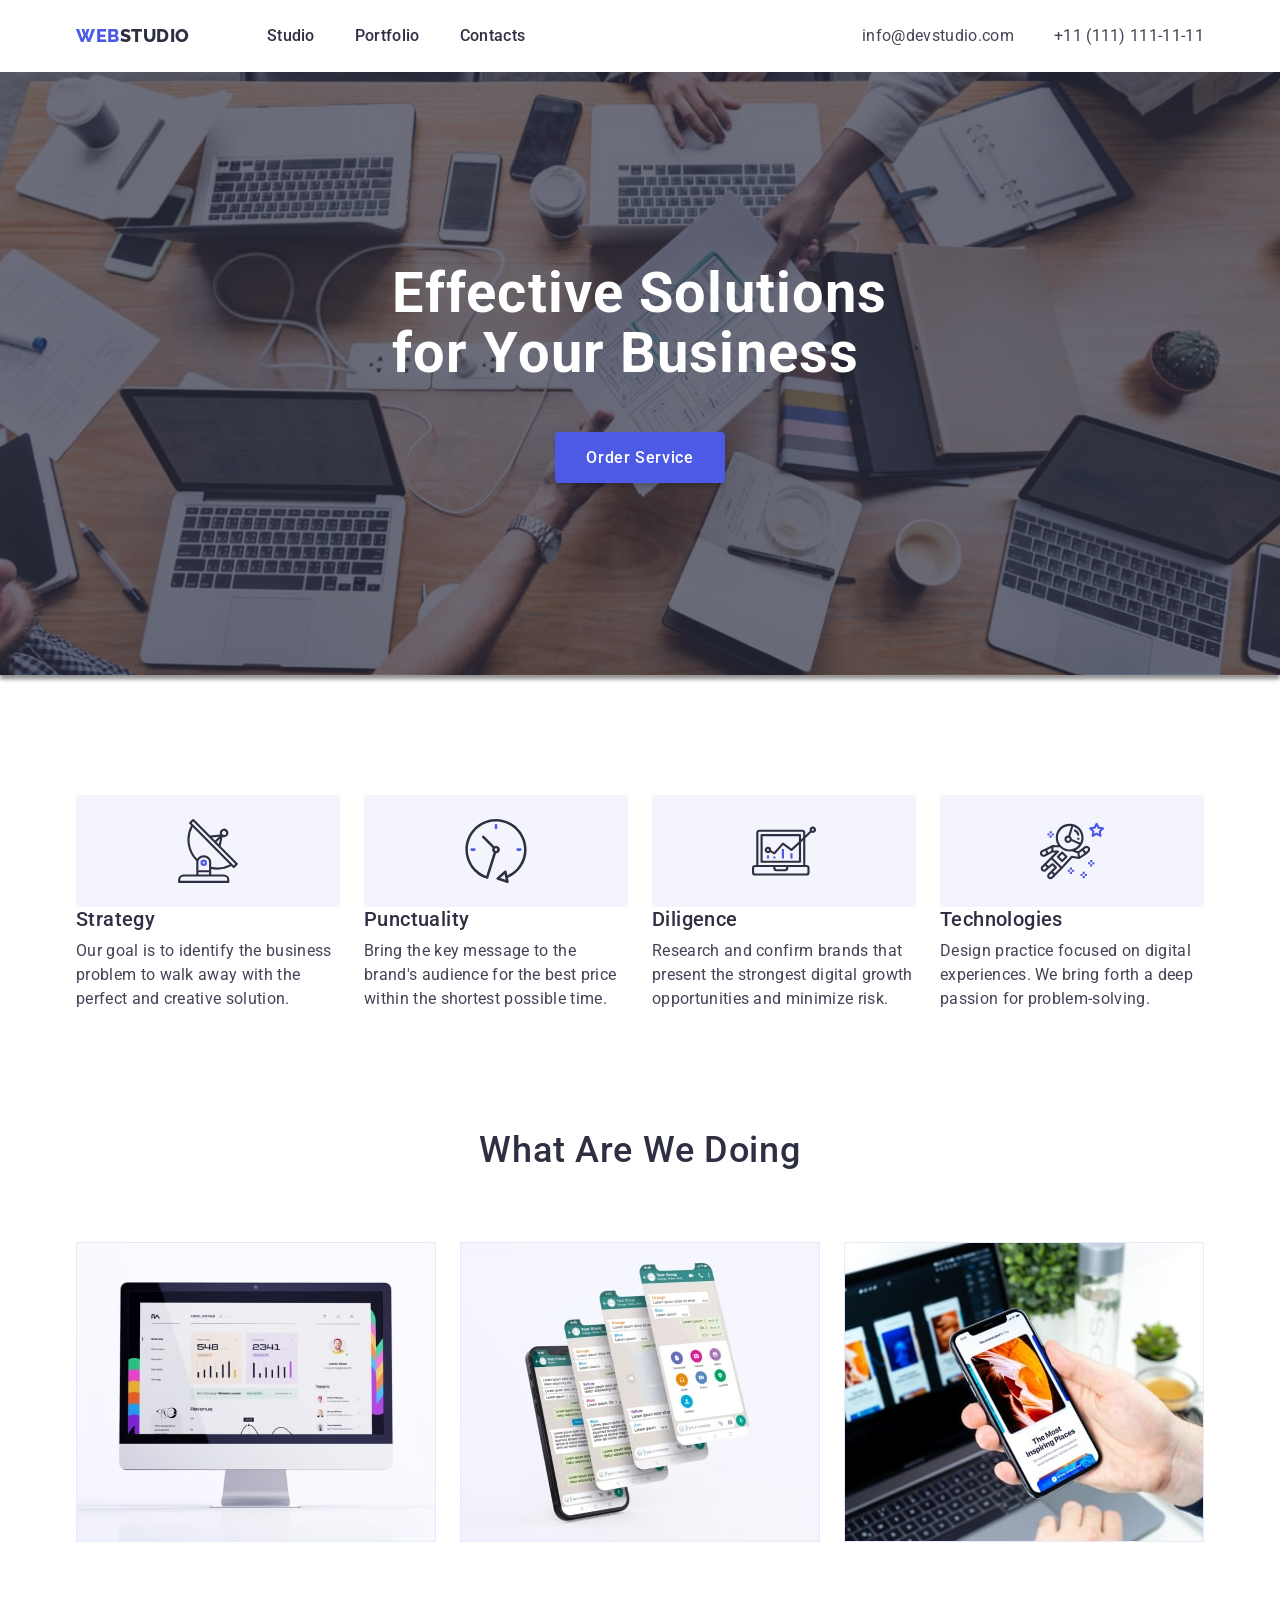
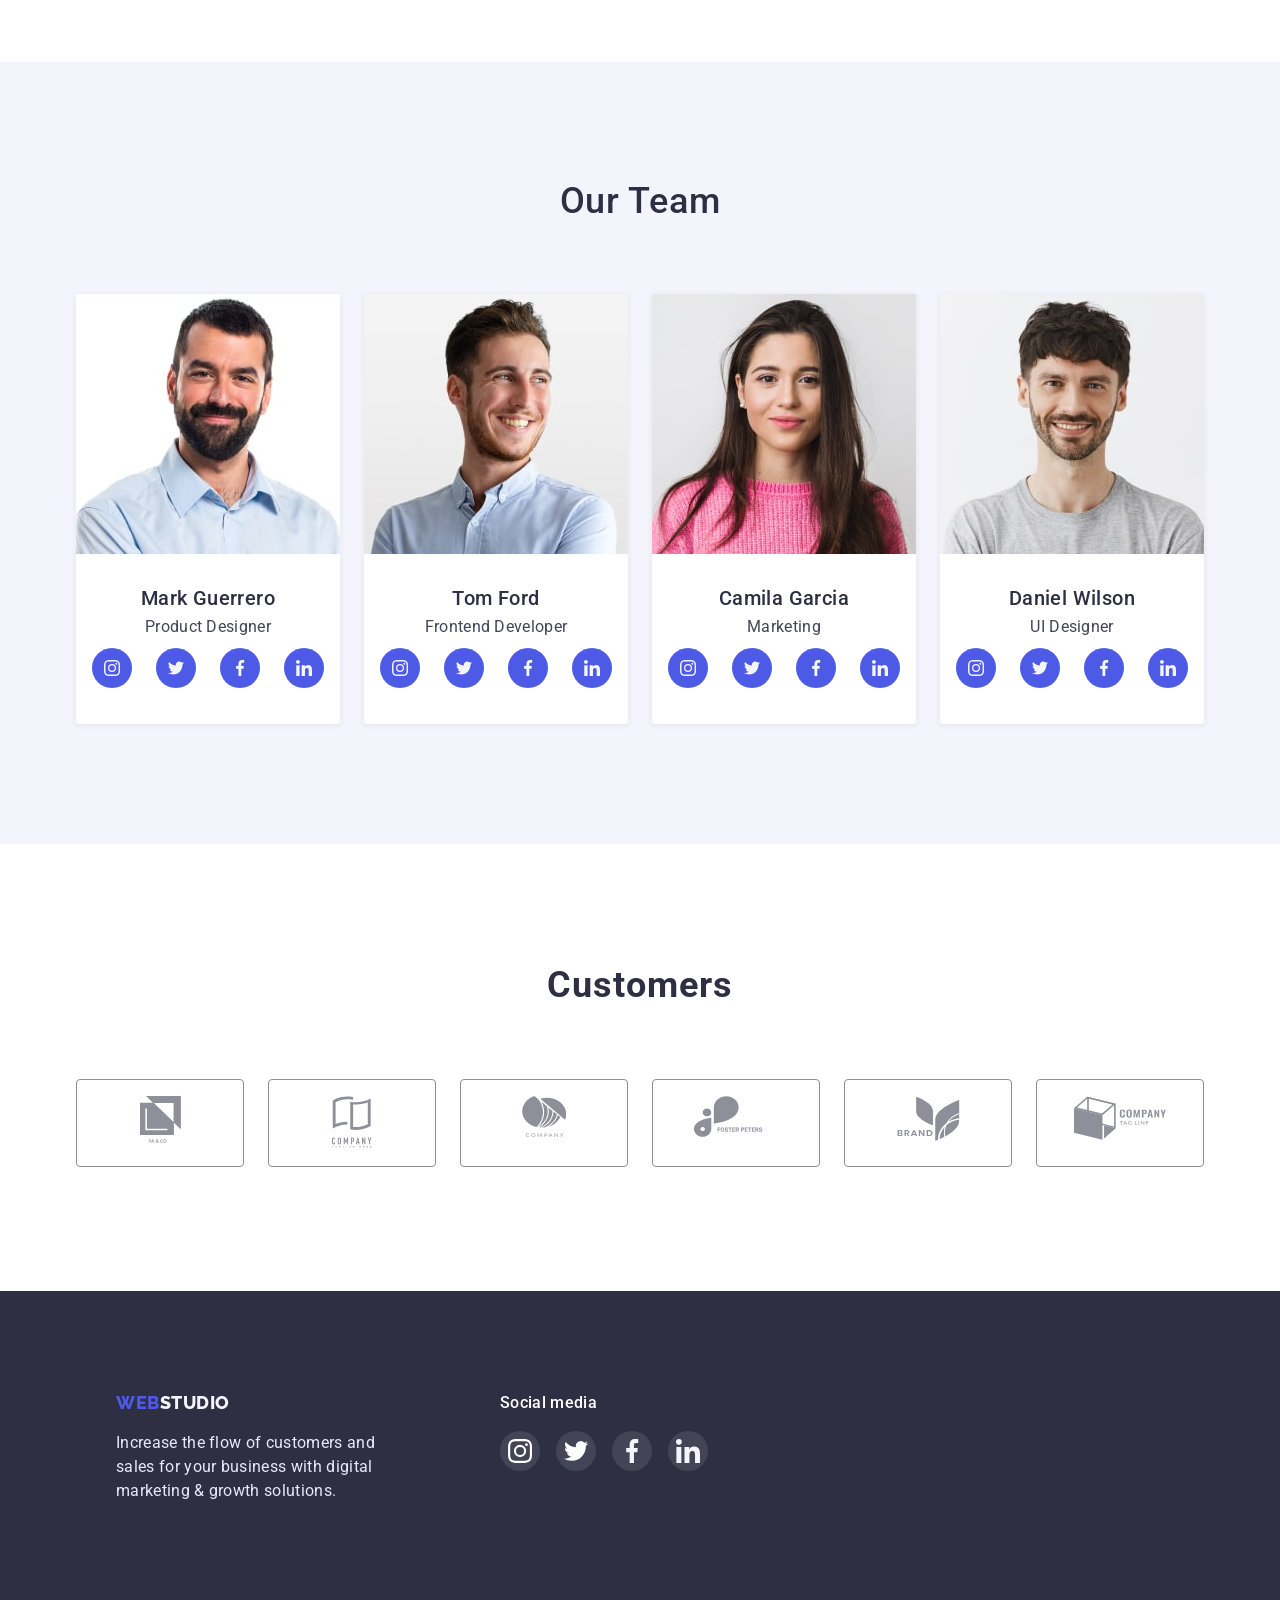
==== index.html @ 7e9d101f "Home work 5. Step 1" ====
<!DOCTYPE html>
<html lang="en">
<head>
    <meta charset="UTF-8">
    <meta http-equiv="X-UA-Compatible" content="IE=edge">
    <meta name="viewport" content="width=device-width, initial-scale=1.0">
    <link rel="stylesheet"
    href="https://cdnjs.cloudflare.com/ajax/libs/modern-normalize/1.0.0/modern-normalize.min.css"/>
    <link rel="preconnect" href="https://fonts.googleapis.com">
    <link rel="preconnect" href="https://fonts.gstatic.com" crossorigin>
    <link href="https://fonts.googleapis.com/css2?family=Raleway:wght@800&family=Roboto:wght@400;500;700;900&display=swap" rel="stylesheet">
    <link rel="stylesheet" href="./css/styles.css" />
    <title>WEBStudio</title>
</head>
<body>
    <header class="header">
        <div class="container">
            <nav>
                <a class="logo" href="./index.html">WEB<span class="logo-studio">STUDIO</span></a>
                <ul class="list-menu">
                    <li><a class="menu" href="./index.html">Studio</a></li>
                    <li><a class="menu" href="./portfolio.html">Portfolio</a></li>
                    <li><a class="menu" href="./index.html">Contacts</a></li>
                </ul>
            </nav>
            <ul class="list-contacts">
                <li><a class="contacts" href=mailto:info@devstudio.com">info@devstudio.com</a></li>
                <li><a class="contacts" href="tel:+11(111)1111111">+11 (111) 111-11-11</a></li>
            </ul>
        </div>
    </header>
    <main>
        <section class="hero">
            <div class="container">
                <h1 class="hero-title">Effective Solutions for Your Business</h1>
                <button class="button-order" type="button">Order Service</button>
           </div>
        </section>
        <section class="benefits">
            <div class="container">
                <h2 hidden>Benefits</h2>
                <ul class="benefits-list">
                    <li class="benefits-item">
                        <div class="benefits-icon">
                            <svg width="64" height="64">
                                <use href="./images/icons.svg#icon-antena"></use>
                            </svg>
                        </div>
                        <h3 class="benefits-title">Strategy</h3>
                        <p class="benefits-text">Our goal is to identify the business problem to walk away with the perfect and creative solution. </p>     
                    </li>
                    <li class="benefits-item">
                        <div class="benefits-icon">
                            <svg width="64" height="64">
                                <use href="./images/icons.svg#icon-clock"></use>
                            </svg>
                        </div>
                        <h3 class="benefits-title">Punctuality</h3>
                        <p class="benefits-text">Bring the key message to the brand's audience for the best price within the shortest possible time.</p>
                    </li>
                    <li class="benefits-item">
                        <div class="benefits-icon">
                            <svg width="64" height="64">
                                <use href="./images/icons.svg#icon-diagram"></use>
                            </svg>
                        </div>
                        <h3 class="benefits-title">Diligence</h3>
                        <p class="benefits-text">Research and confirm brands that present the strongest digital growth opportunities and minimize risk.</p>
                    </li>
                    <li class="benefits-item">
                        <div class="benefits-icon">
                            <svg width="64" height="64">
                                <use href="./images/icons.svg#icon-astronaut"></use>
                            </svg>
                        </div>
                        <h3 class="benefits-title">Technologies</h3>
                        <p class="benefits-text">Design practice focused on digital experiences. We bring forth a deep passion for problem-solving.</p>
                    </li>
                </ul>
            </div>
        </section>
        <section class="work">
            <div class="container">
                <h2 class="work-title">What are we doing</h2>
                <ul class="work-list">
                    <li class="work-item">
                        <img width="360" height="300" src="./images/image1.jpg" alt="Desktop computer">
                    </li>
                    <li class="work-item">
                        <img width="360" height="300" src="./images/image2.jpg" alt="Mobile phone">
                    </li>
                    <li class="work-item">
                        <img width="360" height="300" src="./images/image3.jpg" alt="Notebook and mobile">
                    </li>
                </ul>
            </div>
        </section>
        <section class="team">
            <div class="container">
                <h2 class="team-title">Our Team</h2>
                <ul class="team-list">
                    <li class="team-card">
                        <img width="264" height="260" src="./images/photo1.jpg" alt="Mark Guerrero Product Designer">
                        <div class="team-card-text">
                            <h3 class="benefits-title">Mark Guerrero</h3>
                            <p class="team-text">Product Designer</p>
                            <ul class="tsl-list">
                            <li>
                                <a href="" class="tsl-item">
                                    <svg width="40" height="40"> 
                                        <use href="./images/icons.svg#icon-card-instagram"></use>
                                    </svg>
                                </a>
                            </li>
                            <li>
                                <a href="" class="tsl-item">
                                    <svg width="40" height="40"> 
                                        <use href="./images/icons.svg#icon-card-twitter"></use>
                                    </svg>
                                </a>
                            </li>
                            <li>
                                <a href="" class="tsl-item">
                                    <svg width="40" height="40"> 
                                        <use href="./images/icons.svg#icon-card-facebook"></use>
                                    </svg>
                                </a>
                            </li>
                            <li>
                                <a href="" class="tsl-item">
                                    <svg width="40" height="40"> 
                                        <use href="./images/icons.svg#icon-card-linkedin"></use>
                                    </svg>
                                </a>
                            </li>
                            </ul>
                        </div>
                    </li>
                    <li class="team-card">
                        <img width="264" height="260" src="./images/photo2.jpg" alt="Tom Ford Frontend Developer">
                        <div class="team-card-text">
                            <h3 class="benefits-title">Tom Ford</h3>
                            <p class="team-text">Frontend Developer</p>
                            <ul class="tsl-list">
                                <li>
                                    <a href="" class="tsl-item">
                                        <svg width="40" height="40"> 
                                            <use href="./images/icons.svg#icon-card-instagram"></use>
                                        </svg>
                                    </a>
                                </li>
                                <li>
                                    <a href="" class="tsl-item">
                                        <svg width="40" height="40"> 
                                            <use href="./images/icons.svg#icon-card-twitter"></use>
                                        </svg>
                                    </a>
                                </li>
                                <li>
                                    <a href="" class="tsl-item">
                                        <svg width="40" height="40"> 
                                            <use href="./images/icons.svg#icon-card-facebook"></use>
                                        </svg>
                                    </a>
                                </li>
                                <li>
                                    <a href="" class="tsl-item">
                                        <svg width="40" height="40"> 
                                            <use href="./images/icons.svg#icon-card-linkedin"></use>
                                        </svg>
                                    </a>
                                </li>
                            </ul>
                        </div>
                    </li>
                    <li class="team-card">
                        <img width="264" height="260" src="./images/photo3.jpg" alt="Camila Garcia Marketing">
                        <div class="team-card-text">
                            <h3 class="benefits-title">Camila Garcia</h3>
                            <p class="team-text">Marketing</p>
                            <ul class="tsl-list">
                            <li>
                                <a href="" class="tsl-item">
                                    <svg width="40" height="40"> 
                                        <use href="./images/icons.svg#icon-card-instagram"></use>
                                    </svg>
                                </a>
                            </li>
                            <li>
                                <a href="" class="tsl-item">
                                    <svg width="40" height="40"> 
                                        <use href="./images/icons.svg#icon-card-twitter"></use>
                                    </svg>
                                </a>
                            </li>
                            <li>
                                <a href="" class="tsl-item">
                                    <svg width="40" height="40"> 
                                        <use href="./images/icons.svg#icon-card-facebook"></use>
                                    </svg>
                                </a>
                            </li>
                            <li>
                                <a href="" class="tsl-item">
                                    <svg width="40" height="40"> 
                                        <use href="./images/icons.svg#icon-card-linkedin"></use>
                                    </svg>
                                </a>
                            </li>
                            </ul>
                        </div>
                    </li>
                    <li class="team-card">
                        <img width="264" height="260" src="./images/photo4.jpg" alt="Daniel Wilson UI Designer">
                        <div class="team-card-text">
                            <h3 class="benefits-title">Daniel Wilson</h3>
                            <p class="team-text">UI Designer</p>
                            <ul class="tsl-list">
                            <li>
                                <a href="" class="tsl-item">
                                    <svg width="40" height="40"> 
                                        <use href="./images/icons.svg#icon-card-instagram"></use>
                                    </svg>
                                </a>
                            </li>
                            <li>
                                <a href="" class="tsl-item">
                                    <svg width="40" height="40"> 
                                        <use href="./images/icons.svg#icon-card-twitter"></use>
                                    </svg>
                                </a>
                            </li>
                            <li>
                                <a href="" class="tsl-item">
                                    <svg width="40" height="40"> 
                                        <use href="./images/icons.svg#icon-card-facebook"></use>
                                    </svg>
                                </a>
                            </li>
                            <li>
                                <a href="" class="tsl-item">
                                    <svg width="40" height="40"> 
                                        <use href="./images/icons.svg#icon-card-linkedin"></use>
                                    </svg>
                                </a>
                            </li>
                            </ul>
                        </div>
                    </li>
                </ul>
                </div>
        </section>
        <section class="clients">
            <div class="container">
                <h2 class="customer-title">Customers</h2>
                <ul class="customer-list">
                    <li class="customer-item">
                        <a class="customer-item-link" href="./index.html" >
                        <svg class="customer-icon" width="41px" height="47px">
                            <use href="./images/icons.svg#icon-client-one"></use>
                        </svg>
                        </a>
                    </li>
                    <li class="customer-item">
                        <a class="customer-item-link" href="./index.html" >
                            <svg class="customer-icon" width="40px" height="52px">
                                <use href="./images/icons.svg#icon-client-two"></use>
                            </svg>
                        </a>
                    </li>
                    <li class="customer-item">
                        <a class="customer-item-link" href="./index.html" >
                        <svg class="customer-icon" width="44px" height="41px">
                            <use href="./images/icons.svg#icon-client-three"></use>
                        </svg>
                        </a>
                    </li>
                    <li class="customer-item">
                        <a class="customer-item-link" href="./index.html" >
                        <svg class="customer-icon" width="84px" height="41px">
                            <use href="./images/icons.svg#icon-client-four"></use>
                        </svg>
                    </a>
                    </li>
                    <li class="customer-item" >
                        <a class="customer-item-link" href="./index.html" >
                        <svg class="customer-icon" width="63px" height="45px">
                            <use href="./images/icons.svg#icon-client-five"></use>
                        </svg>
                    </a>
                    </li>
                    <li class="customer-item">
                        <a class="customer-item-link" href="./index.html" >
                        <svg class="customer-icon" width="94px" height="44px">
                            <use href="./images/icons.svg#icon-client-six"></use>
                        </svg>
                    </a>
                    </li>
                </ul>
            </div>
        </section>
    </main>
    <footer class="footer">
        <div class="container">
            <ul class="footer-list">
                <li>
                    <a class="logo" href="./index.html">WEB<span class="logo-studio-footer">STUDIO</span></a>
                    <p class="footer-text">
                        Increase the flow of customers and 
                        sales for your business with digital 
                        marketing & growth solutions.
                    </p>
                </li>
                <li>
                    <p class="footer-title">Social media</p>
                    <ul class="footer-sl-list">
                        <li>
                            <a class="f-sl-link" href="">
                                <svg class="footer-sl-item" width="24" height="24"> 
                                    <use href="./images/icons.svg#icon-instagram1"></use>
                                </svg>
                            </a>
                        </li>
                        <li>
                            <a class="f-sl-link" href="">
                                <svg class="footer-sl-item" width="24" height="24"> 
                                    <use href="./images/icons.svg#icon-twitter1"></use>
                                </svg>
                            </a>
                        </li>
                        <li>
                            <a class="f-sl-link" href="">
                                <svg class="footer-sl-item" width="24" height="24"> 
                                    <use href="./images/icons.svg#icon-facebook1"></use>
                                </svg>
                            </a>
                        </li>
                        <li>
                            <a class="f-sl-link" href="">
                                <svg class="footer-sl-item" width="24" height="24"> 
                                    <use href="./images/icons.svg#icon-linkedin1"></use>
                                </svg>
                            </a>
                        </li>
                    </ul>           
                </li>
            </ul>
        </div>
    </footer>
</body>
</html>
---- css/styles.css ----
*,
*::before,
*::after {
    box-sizing: border-box;
}
:root {
    --textbasecolor:#2e2f42; /* базовый цвет шрифта*/
    --buttonbasecolor:#4d5ae5; /* цвет кнопки, эффекты */
    --textsecondcolor: #434455; /* второй цвет шрифта*/
    --fullwhitecolor: #ffffff; /*доп цвет заголовков, кнопок*/
    --buttonbackcol: #404BBF; /*цвет бека кнопки*/
    --footertextcol: #E7E9FC; /*цвет текста в футере*/
    --footerlogocol: #f4f4fd; /*цвет лого STUDIO в футере*/
    --bordercolor: #8E8F99;
    --sociallinkcolor: #31D0AA;
}
body {
    font-family: 'Roboto', sans-serif;
    font-size: 16px;
    letter-spacing: 0.02em;
    color: var(--textbasecolor);
}

h1,
h2,
h3,
h4,
h5,
h6,
p {
    margin: 0;
    padding: 0;
}
/* общий стиль хедера для страницы studio и portfolio */
.header {
box-shadow: 0px 4px 4px 0px #00000040;
}
.container {
    max-width: 1158px;
    padding-left: 15px;
    padding-right: 15px;
    margin: 0 auto;
}
header .container {
    display: flex;
}
.box-contacts {
    margin-left: auto;
} 
.header nav {
    display: flex;
}
.link {
    text-decoration: none;
}
.list {
    list-style: none;
}
.list-menu {
    list-style: none;
    gap: 40px;
    display: flex;
    align-items: center;
    padding: 0; 
    margin: 0px 0px 0px 77px;
}
.logo {
    font-family: "Raleway", sans-serif;
    font-weight: 800;
    font-size: 18px;
    line-height: 1.33;
    letter-spacing: 0.03em;
    text-transform: uppercase;
    text-decoration: none;
    color: var(--buttonbasecolor);
    padding: 24px 0px 24px 0px;
    margin: 0;
}
.logo-studio {
    font-family: "Raleway", sans-serif;
    font-weight: 800;
    font-size: 18px;
    line-height: 1.33;
    letter-spacing: 0.03em;
    text-transform: uppercase;
    color:var(--textbasecolor);
}
.logo-studio-footer {
    font-family: "Raleway", sans-serif;
    font-weight: 800;
    font-size: 18px;
    line-height: 1.33;
    letter-spacing: 0.03em;
    text-transform: uppercase;
    color: var(--footerlogocol);
}
.menu { 
    font-weight: 500;
    font-size: 16px;
    line-height: 1.5;
    letter-spacing: 0.02em;
    color: var(--textbasecolor);
    text-decoration: none;
    display: block;
    padding: 24px 0px 24px 0px;
}
.menu:hover {
    color :var(--textsecondcolor);
}
.menu:focus {
    color: var(--buttonbasecolor);
}
.list-contacts {
    list-style: none;
    gap: 40px;
    display: flex;
    padding: 0;
    margin: 0 0 0 auto;
    /*margin-left: auto;*/
}
.contacts {
line-height: 1.5;
letter-spacing: 0.02em;
text-decoration: none;
color:var(--textsecondcolor);
display : block;
padding: 24px 0px 24px 0px;
}
.contacts:hover, .contacts:focus {
    color: var(--buttonbasecolor);
}
.contacts:hover, .contacts:focus {
    fill: var(--buttonbasecolor);
}
/* конец общего хедера */
/* страница Studio */
.hero .container {
    display: flex;
    flex-direction: column;
    align-items: center;
   /* padding: 192px 318px 192px 318px;*/
}
.hero {
    max-width: 1440px;
    background-image: linear-gradient(rgba(46, 47, 66, 0.7),
     rgba(46, 47, 66, 0.7)),
    url(../images/group-people-working-website-template.jpg);
    background-position: center;
    background-repeat: no-repeat;
    background-size: cover;
    box-shadow: 0px 4px 4px rgba(0, 0, 0, 0.25), 0px 4px 4px rgba(0, 0, 0, 0.25);
    padding: 192px 0 192px 0;
    margin: 0 auto;
}
.hero-title {
    font-weight: 700;
    font-size: 56px;
    line-height: 1.07;
    letter-spacing: 0.02em;
    width: 496px;
    color: var(--fullwhitecolor);  
}
.button-order {
    font-family: inherit;
    font-weight: 500;
    font-size: 16px;
    line-height: 1.19;
    letter-spacing: 0.04em;
    color: var(--fullwhitecolor);
    background-color: var(--buttonbasecolor);
    cursor:pointer;
    width: 170px;
    height: 51px;
    gap: 10px;
    border-radius: 4px;
    padding: 16px, 32px, 16px, 32px;
    margin-top: 48px;
    box-shadow: 0px 4px 4px rgba(0, 0, 0, 0.15);
    border: 2px solid var(--buttonbasecolor);
}
.button-order:hover {
    background-color: var(--buttonbasecolor);
    box-shadow: 0px 1px 6px rgba(46, 47, 66, 0.08), 
    0px 1px 1px rgba(46, 47, 66, 0.16), 
    0px 2px 1px rgba(46, 47, 66, 0.08);
    border-radius: 4px;

}
.button-order:focus {
    background-color: var(--buttonbackcol);
    box-shadow: 0px 4px 4px rgba(0, 0, 0, 0.15);
    border-radius: 4px;
}
.benefits {
    padding: 120px 0px 120px 0px;
}
.benefits-title {
    font-weight: 500;
    font-size: 20px;
    line-height: 1.2;
    letter-spacing: 0.02em;
    color:var(--textbasecolor);
}
.benefits-list {
    list-style: none;
    display: flex;
    margin: 0;
    padding: 0;
    justify-content: space-between;
    gap: 24px;
}
.benefits-item {

}
.benefits-text {
    line-height: 1.5;
    margin-top: 8px;
    color:var(--textsecondcolor);
}
.benefits-icon {
    display: flex;
    align-items: center;
    justify-content: center;
    width: 264px;
    height: 112px;
    background-color: var(--footerlogocol);
}
.work {
    padding: 0px 0px 120px 0px;
}
.work .container {
    display: flex;
    flex-direction: column;
    align-items: center;
}
.work-title {
    font-weight: 500;
    font-size: 36px;
    line-height: 1.1;
    letter-spacing: 0.02em;
    color: var(--textbasecolor);
    text-transform: capitalize;
}
.work-list {
    list-style: none;
    display: flex;
    margin: 72px 0 0 0;
    padding: 0;
    gap: 24px;
}
.team {
    background-color: var(--footerlogocol);
    margin-top: 0px;
    padding: 120px 0 120px 0;
}
.team-text {
    color:var(--textsecondcolor);
    margin-top: 8px;
}
.team .container {
    display: flex;
    flex-direction: column;
    align-items: center;
}
.team-title {
    font-weight: 500;
    font-size: 36px;
    line-height: 1.1;
    letter-spacing: 0.02em;
    color: var(--textbasecolor);
    text-transform: capitalize;
}
.team-list {
    list-style: none;
    display: flex;
    margin: 72px 0 0 0;
    padding: 0;
    gap: 24px;
}
.team-card {
    border-bottom-left-radius:  4px;
    border-bottom-right-radius:  4px;
    box-shadow: 0px 2px 1px 0px rgba(46, 47, 66, 0.08);
    box-shadow: 0px 1px 1px 0px rgba(46, 47, 66, 0.16);
    box-shadow: 0px 1px 6px 0px rgba(46, 47, 66, 0.08); 
    background-color: var(--fullwhitecolor);
    overflow: hidden;
}
.team-card-text {
    display: flex;
    flex-direction: column;
    align-items: center;
    padding: 32px 16px;
}
.tsl-list {
    list-style: none;
    width: 232px;
    display: flex;
    margin: 8px 0px 0px 0px;
    padding: 0;
    gap: 24px;
    justify-content: center;
}
.tsl-list > li {
    margin: 0;
    height: 48px;
}
.tsl-item {
    width: 100%;
    height: 100%;
    display: flex;
    align-items: center;
    justify-content: center;
}
.clients {
    padding: 120px 0px 120px 0px;
}
.customer-title {
    font-weight: 700;
    font-size: 36px;
    line-height: 1.17;
    text-align: center;
    letter-spacing: 0.03em;
}
.customer-list {
    list-style: none;
    display: flex;
    margin: 72px 0 0 0;
    padding: 0;
    justify-content: space-between;
    gap: 24px;
}
.customer-item-link {
    width: 168px;
    height: 88px;
    display: inline-block;
    padding: 16px 32px;
    margin: auto;
    border: 1px solid var(--bordercolor);
    border-radius: 4px;
    align-items: center;
}
.customer-icon {
    display: block;
    justify-content: center;
    align-content: center;
    margin: 0 auto;
    fill: var(--bordercolor);
}
.customer-item-link:hover .customer-icon, 
.customer-item-link:focus .customer-icon {
    fill: var(--buttonbasecolor);
}
.customer-item-link:hover, 
.customer-item-link:focus {
    border-color: var(--buttonbasecolor);
}
.footer {
    background-color: var(--textbasecolor);
    padding: 100px 0px 100px 0px;
}
.footer-list {
    display: flex;
    gap:120px;
    margin: 0;   
}
footer .logo{
    padding: 0;
}
.footer-text {
    line-height: 1.5;
    margin-top: 16px;
    width: 264px;
    color: var(--footertextcol);
}
.footer-title {
    font-weight: 500;
    font-size: 16px;
    line-height: 1.5;
    letter-spacing: 0.02em; 
    color: var(--fullwhitecolor);  
    display : block; 
}
.footer-sl-list {
    list-style: none;
    width: 208px;
    display: flex;
    margin: 16px 0px 0px 0px;
    padding: 0;
    gap: 16px;
}
.footer-sl-list > li {
    width: 40px;
    height: 40px;
}
.f-sl-link {
    width: 100%;
    height: 100%;
    display: flex;
    align-items: center;
    justify-content: center;
    display: flex;
    fill :var(--fullwhitecolor);
    color : var(--fullwhitecolor);
    border-radius: 50%;
    background-color: rgba(255, 255, 255, 0.1);
}
.f-sl-link:hover, .f-sl-link:focus {
    fill: currentColor;
    background-color: var(--sociallinkcolor);
}
/* конец общего футера */
/* страница Portfolio */
.portfolio {
    padding: 96px 0 120px 0;
}
.portfolio-buttons-list {
    list-style: none;
    display: flex;
    justify-content: center;
    column-gap: 24px;
    padding: 0;
    margin: 0;
}
.button-filter {
    font-family: inherit;
    font-weight: 500;
    font-size: 16px;
    line-height: 1.2;
    letter-spacing: 0.04em;
    color: var(--buttonbasecolor);
    cursor:pointer;
    border-radius: 4px;
    border: 1px solid var(--footertextcol);
    padding: 8px 16px 8px 16px;
    background-color: var(--footerlogocol);
}
.button-filter:hover, .button-filter:focus {
    background: var(--buttonbasecolor);
    color : var(--fullwhitecolor);
    box-shadow : 0px 3px 1px rgba(0, 0, 0, 0.1), 
    0px 2px 1px rgba(0, 0, 0, 0.08), 
    0px 2px 2px rgba(0, 0, 0, 0.12);
    border-radius : 4px;
}
.portfolio-list {
    display: flex;
    flex-wrap: wrap;
    padding: 0;
    margin: 72px 0 0 0;
    column-gap: 24px;
    row-gap: 48px;
}
img {
    display: block;
}
.portfolio-card {
    list-style: none;
}
.portfolio-item {
    padding: 32px 0px 32px 16px;
    border: 0.5px solid var(--footerlogocol);
    background-color: var(--fullwhitecolor);
    box-shadow: 0px 1px 6px rgba(46, 47, 66, 0.08);
    border-top: none;
}
.portfolio-link:hover .portfolio-item {
    box-shadow: 0px 1px 6px rgba(46, 47, 66, 0.08), 
    0px 1px 1px rgba(46, 47, 66, 0.16), 
    0px 2px 1px rgba(46, 47, 66, 0.08);
    border-top: none;
}
.portfolio-link:focus .portfolio-item {
    box-shadow: 0px 1px 6px rgba(46, 47, 66, 0.08), 
    0px 1px 1px rgba(46, 47, 66, 0.16), 
    0px 2px 1px rgba(46, 47, 66, 0.08);
    border-top: none;
}
.portfolio-link:hover, .portfolio-link:focus {
    box-shadow: 0px 1px 6px rgba(46, 47, 66, 0.08), 
    0px 1px 1px rgba(46, 47, 66, 0.16), 
    0px 2px 1px rgba(46, 47, 66, 0.08); 
}
.portfolio-link {
    text-decoration: none;
    display: block;
}
.portfolio-title {
    font-weight: 500;
    font-size: 20px;
    line-height: 1.2;
    letter-spacing: 0.02em;
    color:var(--textbasecolor);
}
.portfolio-text {
    margin-top: 8px;
    color: var(--textsecondcolor);
}
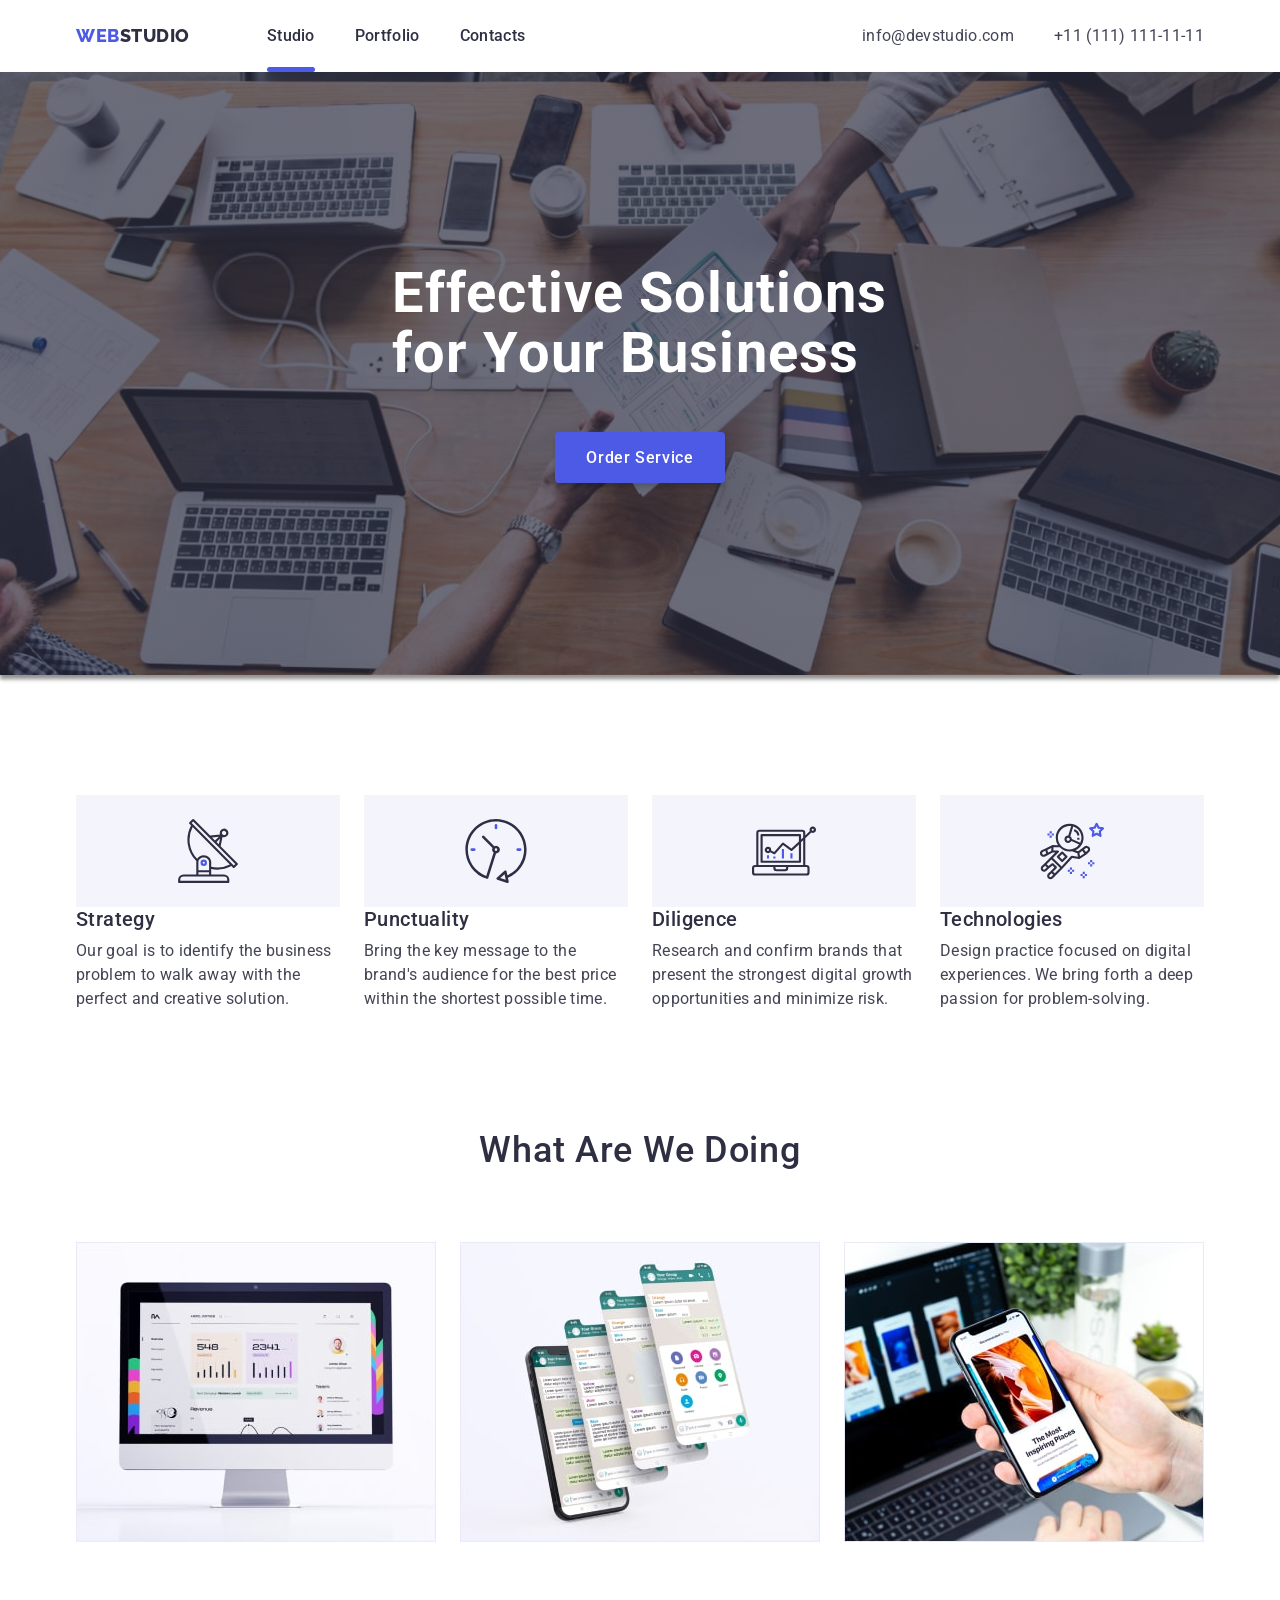
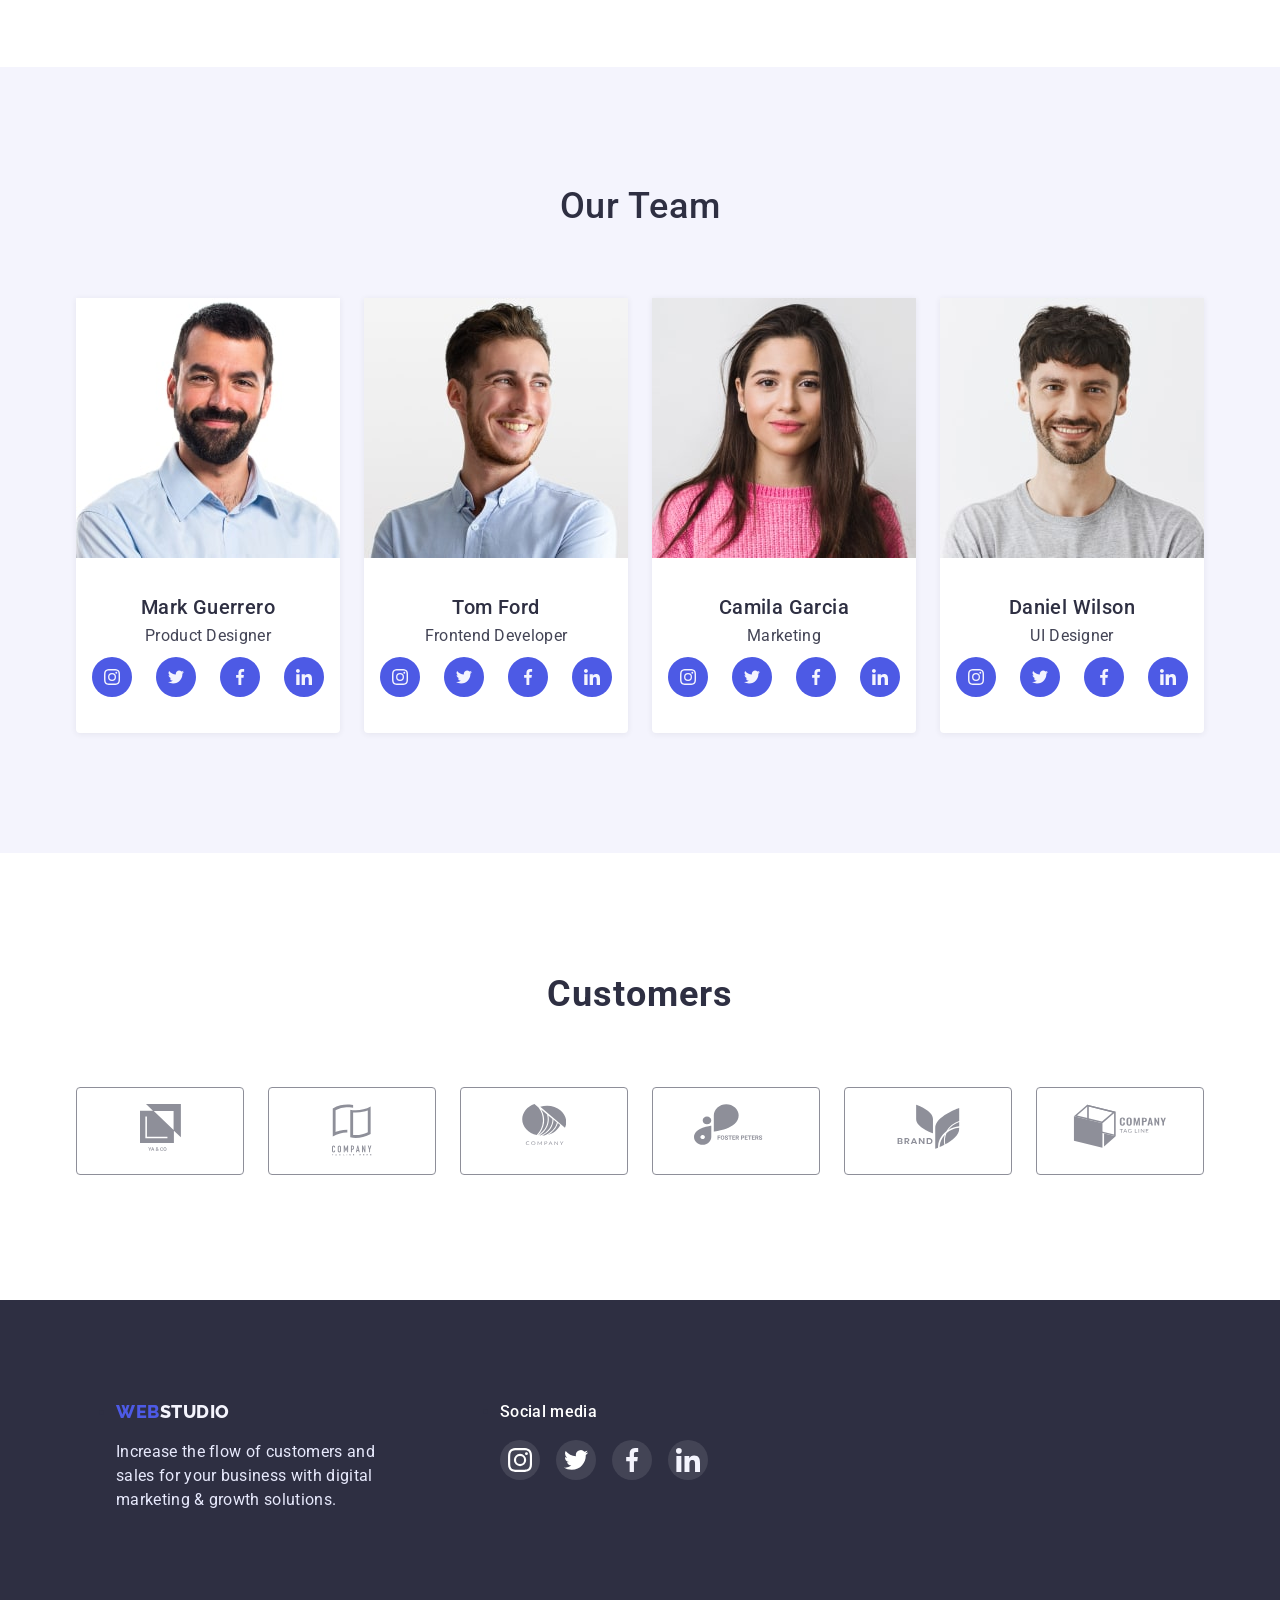
==== commit 2ada4bdf: "HW5. Version 1" ====
--- a/index.html
+++ b/index.html
@@ -18,7 +18,7 @@
             <nav>
                 <a class="logo" href="./index.html">WEB<span class="logo-studio">STUDIO</span></a>
                 <ul class="list-menu">
-                    <li><a class="menu" href="./index.html">Studio</a></li>
+                    <li><a class="menu active" href="./index.html">Studio</a></li>
                     <li><a class="menu" href="./portfolio.html">Portfolio</a></li>
                     <li><a class="menu" href="./index.html">Contacts</a></li>
                 </ul>
@@ -33,7 +33,7 @@
         <section class="hero">
             <div class="container">
                 <h1 class="hero-title">Effective Solutions for Your Business</h1>
-                <button class="button-order" type="button">Order Service</button>
+                <button class="button-order" type="button" data-modal-open>Order Service</button>
            </div>
         </section>
         <section class="benefits">
@@ -347,5 +347,16 @@
             </ul>
         </div>
     </footer>
+    <!------------------ Modal window -------------------->
+    <div class="backdrop is-hidden" data-modal>
+        <div class="modal">
+            <button class="modal-btn" data-modal-close>
+                <svg class="modal-icon" width="8" height="8">
+                    <use href="./images/modal-close-btn.svg#modal-close-btn"></use>
+                </svg>
+            </button>
+        </div>
+    </div>
+    <script src="./js/modal.js"></script>
 </body>
 </html>
--- a/css/styles.css
+++ b/css/styles.css
@@ -13,6 +13,7 @@
     --footerlogocol: #f4f4fd; /*цвет лого STUDIO в футере*/
     --bordercolor: #8E8F99;
     --sociallinkcolor: #31D0AA;
+    --modalbgc: #FCFCFC; /*backgroundcolor модального окна*/
 }
 body {
     font-family: 'Roboto', sans-serif;
@@ -103,12 +104,28 @@
     text-decoration: none;
     display: block;
     padding: 24px 0px 24px 0px;
+    position: relative;
+}
+.menu.active::after {
+    content: '';
+    display: block;
+    width: 100%;
+    height: 5px;
+    border-radius: 5px;
+    background-color: var(--buttonbasecolor);
+    position: absolute;
+    bottom: 0;      
+    left: 0;
+    transition: background-color 550ms cubic-bezier(0.4, 0, 0.2, 1) 5550ms;
+
 }
 .menu:hover {
     color :var(--textsecondcolor);
+    transition: color 250ms cubic-bezier(0.4, 0, 0.2, 1) 0ms;
 }
 .menu:focus {
     color: var(--buttonbasecolor);
+    transition: color 250ms cubic-bezier(0.4, 0, 0.2, 1) 0ms;
 }
 .list-contacts {
     list-style: none;
@@ -128,9 +145,11 @@
 }
 .contacts:hover, .contacts:focus {
     color: var(--buttonbasecolor);
-}
-.contacts:hover, .contacts:focus {
-    fill: var(--buttonbasecolor);
+    /*transition-property: color;
+    transition-duration: 250ms;
+    transition-timing-function: cubic-bezier(0.4, 0, 0.2, 1);
+    transition-delay: 0ms;*/
+    transition: color 250ms cubic-bezier(0.4, 0, 0.2, 1) 0ms;
 }
 /* конец общего хедера */
 /* страница Studio */
@@ -184,12 +203,13 @@
     0px 1px 1px rgba(46, 47, 66, 0.16), 
     0px 2px 1px rgba(46, 47, 66, 0.08);
     border-radius: 4px;
-
+    transition: background-color, box-shadow, 250ms cubic-bezier(0.4, 0, 0.2, 1) 0ms;
 }
 .button-order:focus {
     background-color: var(--buttonbackcol);
     box-shadow: 0px 4px 4px rgba(0, 0, 0, 0.15);
     border-radius: 4px;
+    transition: background-color, box-shadow, 250ms cubic-bezier(0.4, 0, 0.2, 1) 0ms;
 }
 .benefits {
     padding: 120px 0px 120px 0px;
@@ -350,10 +370,12 @@
 .customer-item-link:hover .customer-icon, 
 .customer-item-link:focus .customer-icon {
     fill: var(--buttonbasecolor);
+    transition: fill 250ms cubic-bezier(0.4, 0, 0.2, 1) 0ms;
 }
 .customer-item-link:hover, 
 .customer-item-link:focus {
     border-color: var(--buttonbasecolor);
+    transition: border-color, 250ms cubic-bezier(0.4, 0, 0.2, 1) 0ms;
 }
 .footer {
     background-color: var(--textbasecolor);
@@ -408,6 +430,7 @@
 .f-sl-link:hover, .f-sl-link:focus {
     fill: currentColor;
     background-color: var(--sociallinkcolor);
+    transition: background-color, fill 250ms cubic-bezier(0.4, 0, 0.2, 1) 0ms;
 }
 /* конец общего футера */
 /* страница Portfolio */
@@ -442,6 +465,7 @@
     0px 2px 1px rgba(0, 0, 0, 0.08), 
     0px 2px 2px rgba(0, 0, 0, 0.12);
     border-radius : 4px;
+    transition: background-color, color, box-shadow 250ms cubic-bezier(0.4, 0, 0.2, 1) 0ms;
 }
 .portfolio-list {
     display: flex;
@@ -451,11 +475,33 @@
     column-gap: 24px;
     row-gap: 48px;
 }
-img {
-    display: block;
+.portfolio-link > img {
+    display: block;   
+}
+.portfolio-overlay-base {
+    position: relative;
+    overflow: hidden;
 }
 .portfolio-card {
     list-style: none;
+    /*position: relative;*/
+}
+.overlay {
+    position: absolute;
+    top: 0;
+    left: 0;
+    transform: translateY(101%);
+    transition: transform 500ms;
+    display: flex;
+    /*align-items: center;*/
+    justify-content: center;
+    width: 100%;
+    height: 100%;
+    background-color: rgba(77, 90, 229, 0.7);
+}
+.overlay-text {
+    padding: 40px 32px 0 32px;
+    color: #F4F4FD;
 }
 .portfolio-item {
     padding: 32px 0px 32px 16px;
@@ -469,21 +515,28 @@
     0px 1px 1px rgba(46, 47, 66, 0.16), 
     0px 2px 1px rgba(46, 47, 66, 0.08);
     border-top: none;
+    transition: box-shadow 250ms cubic-bezier(0.4, 0, 0.2, 1) 0ms;
 }
 .portfolio-link:focus .portfolio-item {
     box-shadow: 0px 1px 6px rgba(46, 47, 66, 0.08), 
     0px 1px 1px rgba(46, 47, 66, 0.16), 
     0px 2px 1px rgba(46, 47, 66, 0.08);
     border-top: none;
+    transition: box-shadow 250ms cubic-bezier(0.4, 0, 0.2, 1) 0ms;
 }
 .portfolio-link:hover, .portfolio-link:focus {
     box-shadow: 0px 1px 6px rgba(46, 47, 66, 0.08), 
     0px 1px 1px rgba(46, 47, 66, 0.16), 
     0px 2px 1px rgba(46, 47, 66, 0.08); 
+    transition: box-shadow 250ms cubic-bezier(0.4, 0, 0.2, 1) 0ms;
+}
+.portfolio-link:hover .overlay{
+    transform: translateY(0);
+    transition: transform 250ms cubic-bezier(0.4, 0, 0.2, 1) 0ms;
 }
 .portfolio-link {
     text-decoration: none;
-    display: block;
+    display: block;   
 }
 .portfolio-title {
     font-weight: 500;
@@ -495,4 +548,59 @@
 .portfolio-text {
     margin-top: 8px;
     color: var(--textsecondcolor);
+}
+/*--------------------- Модальное окно ------------------------*/
+.backdrop {
+    position : fixed;
+    top: 0;
+    left: 0;
+    z-index: 10;
+    width: 100%;
+    height: 100%;
+    background-color: rgba(0, 0, 0, 0.5);
+    transition: visibility 500ms, opacity 500ms;
+}
+.backdrop.is-hidden {
+    visibility: hidden;
+    opacity: 0;
+    pointer-events: none;
+} 
+.modal {
+    position: absolute;
+    top: 50%;
+    left: 50%;
+    transform: translate(-50%, -50%);
+    width: 408px;
+    height: 576px; 
+    background: var(--modalbgc);
+    box-shadow: 0px 1px 1px rgba(0, 0, 0, 0.14), 0px 1px 3px rgba(0, 0, 0, 0.12), 0px 2px 1px rgba(0, 0, 0, 0.2);
+    border-radius: 4px;
+    animation: modal-x 2s linear 1;
+}
+.modal-btn {
+    position: absolute;
+    top: 24px;
+    right: 24px;
+    width: 24px;
+    height: 24px;
+    display: flex;
+    align-items: center;
+    justify-content: center;
+    background-color: var(--footertextcol);
+    border: 1px solid rgba(0, 0, 0, 0.1);
+    border-radius: 50%;
+    cursor: pointer;
+}
+@keyframes modal-x {
+   0% {
+        opacity: 0;
+        transform: translate(100px, 100px);   
+   } 
+   50% {
+        opacity: 0.6;;
+   }
+    100% {
+        opacity: 1;
+        transform: translate(-50%, -50%);
+    }
 }
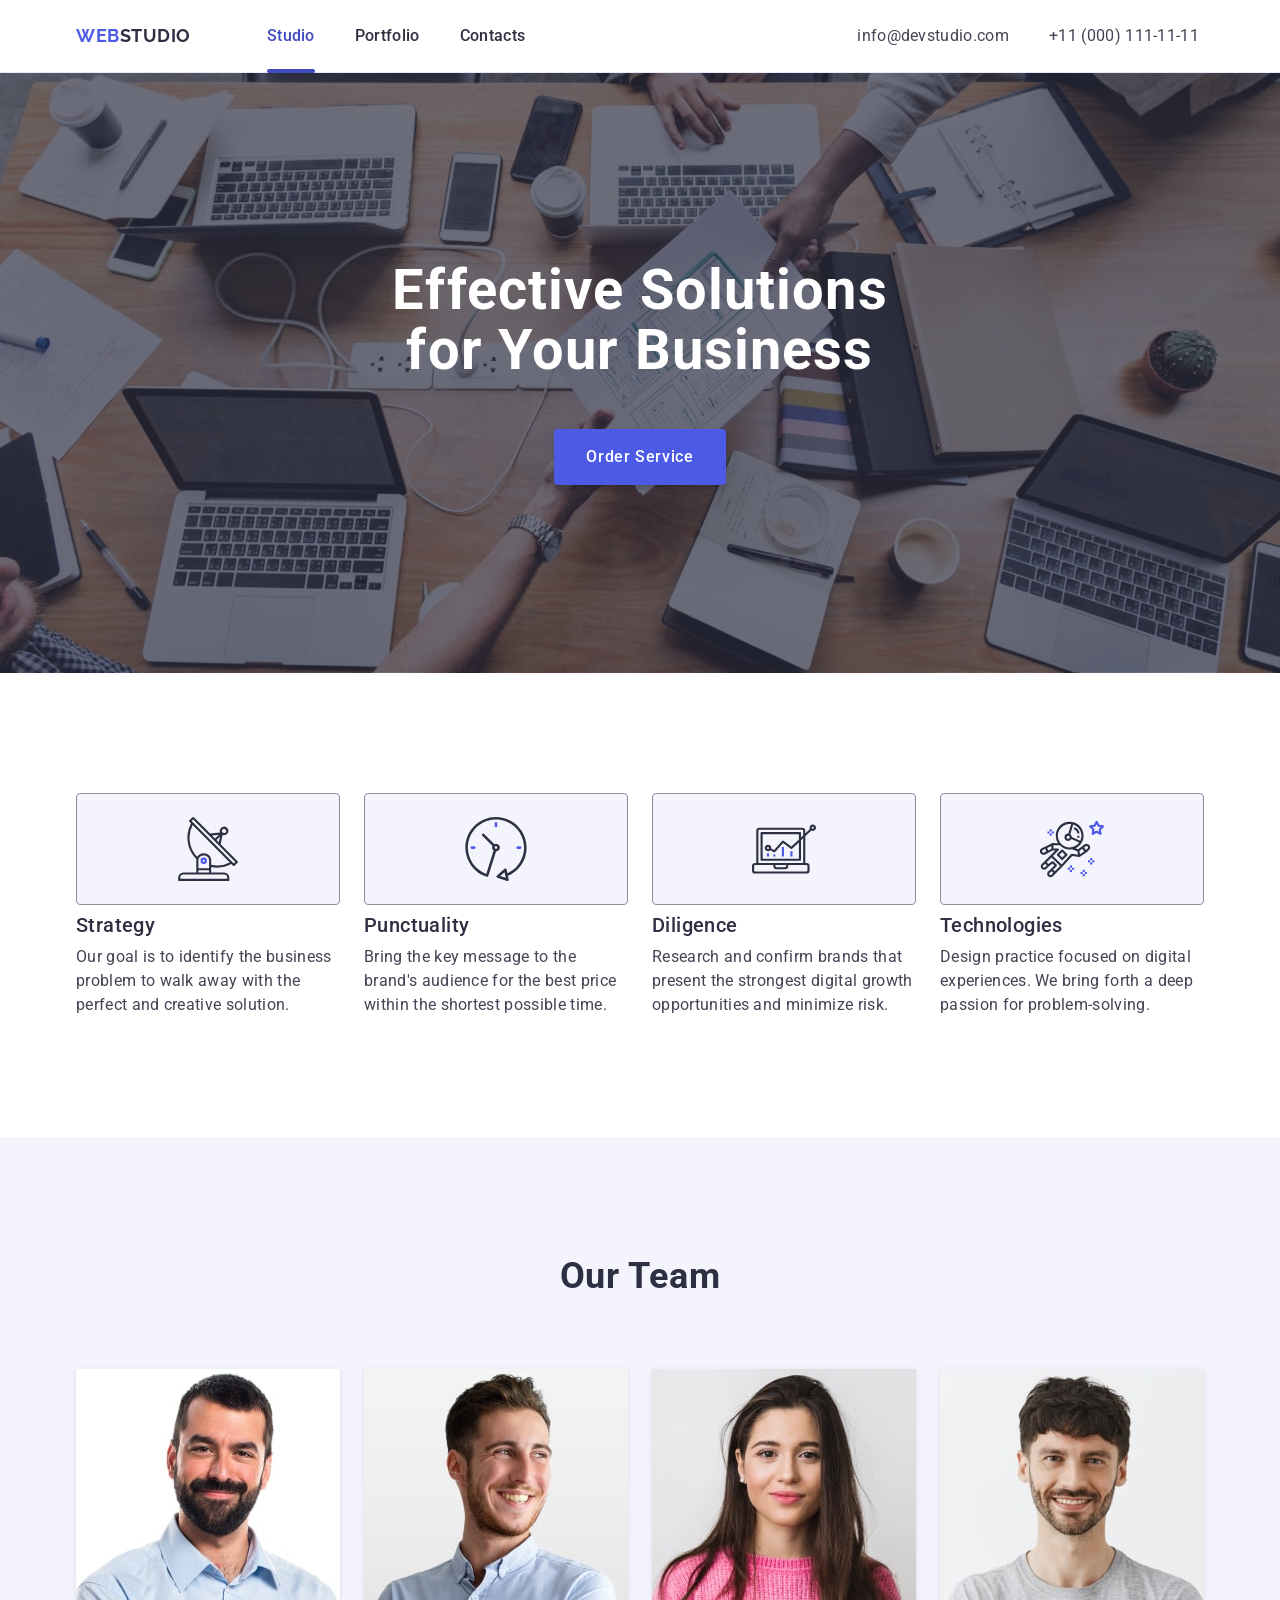
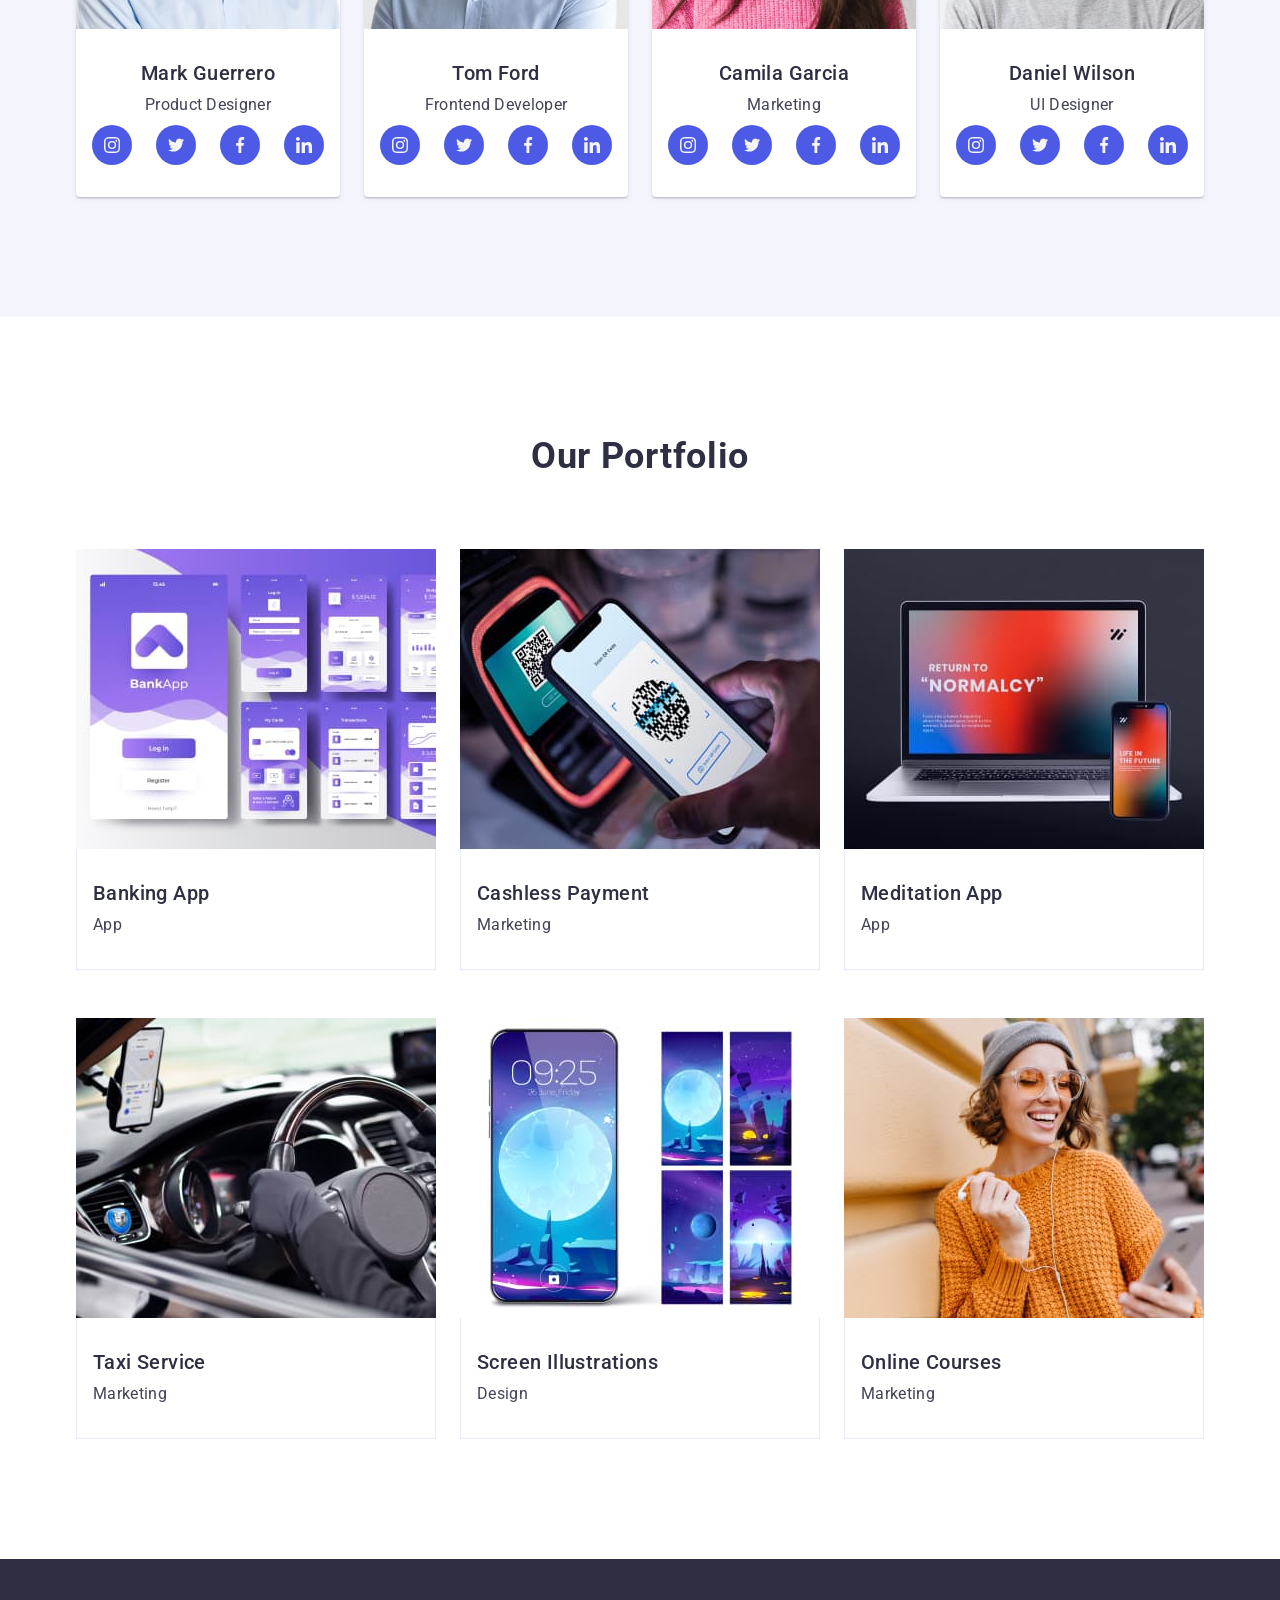
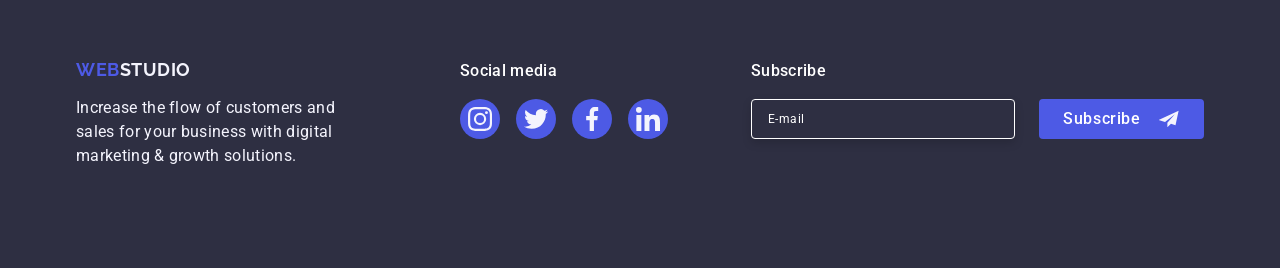
==== commit 2165f844: "first commit" ====
--- a/index.html
+++ b/index.html
@@ -5,28 +5,30 @@
     <meta http-equiv="X-UA-Compatible" content="IE=edge">
     <meta name="viewport" content="width=device-width, initial-scale=1.0">
     <link rel="stylesheet"
-    href="https://cdnjs.cloudflare.com/ajax/libs/modern-normalize/1.0.0/modern-normalize.min.css"/>
+    href="https://cdnjs.cloudflare.com/ajax/libs/modern-normalize/1.0.0/modern-normalize.min.css">
     <link rel="preconnect" href="https://fonts.googleapis.com">
     <link rel="preconnect" href="https://fonts.gstatic.com" crossorigin>
-    <link href="https://fonts.googleapis.com/css2?family=Raleway:wght@800&family=Roboto:wght@400;500;700;900&display=swap" rel="stylesheet">
-    <link rel="stylesheet" href="./css/styles.css" />
+    <link href="https://fonts.googleapis.com/css2?family=Raleway:wght@700&family=Roboto:wght@400;500;700&display=swap" rel="stylesheet">
+    <link rel="stylesheet" href="./css/styles.css" >
     <title>WEBStudio</title>
 </head>
 <body>
     <header class="header">
         <div class="container">
-            <nav>
-                <a class="logo" href="./index.html">WEB<span class="logo-studio">STUDIO</span></a>
+            <nav class="nav-header">
+                <a class="logo" href="./index.html">WEB<span class="logo-studio">Studio</span></a>
                 <ul class="list-menu">
-                    <li><a class="menu active" href="./index.html">Studio</a></li>
-                    <li><a class="menu" href="./portfolio.html">Portfolio</a></li>
-                    <li><a class="menu" href="./index.html">Contacts</a></li>
+                    <li><a class="menu current" href="./index.html">Studio</a></li>
+                    <li><a class="menu" href="">Portfolio</a></li>
+                    <li><a class="menu" href="">Contacts</a></li>
                 </ul>
             </nav>
-            <ul class="list-contacts">
-                <li><a class="contacts" href=mailto:info@devstudio.com">info@devstudio.com</a></li>
-                <li><a class="contacts" href="tel:+11(111)1111111">+11 (111) 111-11-11</a></li>
-            </ul>
+            <address class="contacts-adr">
+                <ul class="list-contacts">
+                    <li><a class="contacts" href="mailto:info@devstudio.com">info@devstudio.com</a></li>
+                    <li><a class="contacts" href="tel:+110001111111">+11 (000) 111-11-11</a></li>
+                </ul>
+            </address>
         </div>
     </header>
     <main>
@@ -34,11 +36,11 @@
             <div class="container">
                 <h1 class="hero-title">Effective Solutions for Your Business</h1>
                 <button class="button-order" type="button" data-modal-open>Order Service</button>
-           </div>
+            </div>
         </section>
-        <section class="benefits">
+        <section class="benefits section">
             <div class="container">
-                <h2 hidden>Benefits</h2>
+                <h2 class="visually-hidden">Benefits</h2>
                 <ul class="benefits-list">
                     <li class="benefits-item">
                         <div class="benefits-icon">
@@ -79,94 +81,78 @@
                 </ul>
             </div>
         </section>
-        <section class="work">
-            <div class="container">
-                <h2 class="work-title">What are we doing</h2>
-                <ul class="work-list">
-                    <li class="work-item">
-                        <img width="360" height="300" src="./images/image1.jpg" alt="Desktop computer">
-                    </li>
-                    <li class="work-item">
-                        <img width="360" height="300" src="./images/image2.jpg" alt="Mobile phone">
-                    </li>
-                    <li class="work-item">
-                        <img width="360" height="300" src="./images/image3.jpg" alt="Notebook and mobile">
-                    </li>
-                </ul>
-            </div>
-        </section>
-        <section class="team">
+        <section class="team section">
             <div class="container">
                 <h2 class="team-title">Our Team</h2>
                 <ul class="team-list">
                     <li class="team-card">
-                        <img width="264" height="260" src="./images/photo1.jpg" alt="Mark Guerrero Product Designer">
-                        <div class="team-card-text">
-                            <h3 class="benefits-title">Mark Guerrero</h3>
+                        <img width="264" height="260" src="./images/photo1.jpg" alt="Mark Guerrero, Product Designer">
+                        <div class="team-card-text">      
+                            <h3 class="team-card-title">Mark Guerrero</h3>
                             <p class="team-text">Product Designer</p>
                             <ul class="tsl-list">
-                            <li>
-                                <a href="" class="tsl-item">
-                                    <svg width="40" height="40"> 
-                                        <use href="./images/icons.svg#icon-card-instagram"></use>
-                                    </svg>
-                                </a>
-                            </li>
-                            <li>
-                                <a href="" class="tsl-item">
-                                    <svg width="40" height="40"> 
-                                        <use href="./images/icons.svg#icon-card-twitter"></use>
-                                    </svg>
-                                </a>
-                            </li>
-                            <li>
-                                <a href="" class="tsl-item">
-                                    <svg width="40" height="40"> 
-                                        <use href="./images/icons.svg#icon-card-facebook"></use>
-                                    </svg>
-                                </a>
-                            </li>
-                            <li>
-                                <a href="" class="tsl-item">
-                                    <svg width="40" height="40"> 
-                                        <use href="./images/icons.svg#icon-card-linkedin"></use>
-                                    </svg>
-                                </a>
-                            </li>
+                                <li class="tsl-list-social-icon">
+                                    <a href="" class="tsl-item">
+                                        <svg width="16" height="16" class="tsl-svg">
+                                            <use href="./images/icons.svg#icon-instagram1"></use>
+                                        </svg>
+                                    </a>
+                                </li>
+                                <li class="tsl-list-social-icon">
+                                    <a href="" class="tsl-item">
+                                        <svg width="16" height="16" class="tsl-svg">
+                                            <use href="./images/icons.svg#icon-twitter1"></use>
+                                        </svg>
+                                    </a>
+                                </li>
+                                <li class="tsl-list-social-icon">
+                                    <a href="" class="tsl-item">
+                                        <svg width="16" height="16" class="tsl-svg">
+                                            <use href="./images/icons.svg#icon-facebook1"></use>
+                                        </svg>
+                                    </a>
+                                </li>
+                                <li class="tsl-list-social-icon">
+                                    <a href="" class="tsl-item">
+                                        <svg width="16" height="16" class="tsl-svg">
+                                            <use href="./images/icons.svg#icon-linkedin1"></use>
+                                        </svg>
+                                    </a>
+                                </li>
                             </ul>
                         </div>
                     </li>
                     <li class="team-card">
-                        <img width="264" height="260" src="./images/photo2.jpg" alt="Tom Ford Frontend Developer">
+                        <img width="264" height="260" src="./images/photo2.jpg" alt="Tom Ford Frontend, Developer">
                         <div class="team-card-text">
-                            <h3 class="benefits-title">Tom Ford</h3>
+                            <h3 class="team-card-title">Tom Ford</h3>
                             <p class="team-text">Frontend Developer</p>
                             <ul class="tsl-list">
-                                <li>
-                                    <a href="" class="tsl-item">
-                                        <svg width="40" height="40"> 
-                                            <use href="./images/icons.svg#icon-card-instagram"></use>
-                                        </svg>
-                                    </a>
-                                </li>
-                                <li>
-                                    <a href="" class="tsl-item">
-                                        <svg width="40" height="40"> 
-                                            <use href="./images/icons.svg#icon-card-twitter"></use>
-                                        </svg>
-                                    </a>
-                                </li>
-                                <li>
-                                    <a href="" class="tsl-item">
-                                        <svg width="40" height="40"> 
-                                            <use href="./images/icons.svg#icon-card-facebook"></use>
-                                        </svg>
-                                    </a>
-                                </li>
-                                <li>
-                                    <a href="" class="tsl-item">
-                                        <svg width="40" height="40"> 
-                                            <use href="./images/icons.svg#icon-card-linkedin"></use>
+                                <li class="tsl-list-social-icon">
+                                    <a href="" class="tsl-item">
+                                        <svg width="16" height="16" class="tsl-svg">
+                                            <use href="./images/icons.svg#icon-instagram1"></use>
+                                        </svg>
+                                    </a>
+                                </li>
+                                <li class="tsl-list-social-icon">
+                                    <a href="" class="tsl-item">
+                                        <svg width="16" height="16" class="tsl-svg">
+                                            <use href="./images/icons.svg#icon-twitter1"></use>
+                                        </svg>
+                                    </a>
+                                </li>
+                                <li class="tsl-list-social-icon">
+                                    <a href="" class="tsl-item">
+                                        <svg width="16" height="16" class="tsl-svg"> 
+                                            <use href="./images/icons.svg#icon-facebook1"></use>
+                                        </svg>
+                                    </a>
+                                </li>
+                                <li class="tsl-list-social-icon">
+                                    <a href="" class="tsl-item">
+                                        <svg width="16" height="16" class="tsl-svg"> 
+                                            <use href="./images/icons.svg#icon-linkedin1"></use>
                                         </svg>
                                     </a>
                                 </li>
@@ -174,189 +160,271 @@
                         </div>
                     </li>
                     <li class="team-card">
-                        <img width="264" height="260" src="./images/photo3.jpg" alt="Camila Garcia Marketing">
+                        <img width="264" height="260" src="./images/photo3.jpg" alt="Camila Garcia, Marketing">
                         <div class="team-card-text">
-                            <h3 class="benefits-title">Camila Garcia</h3>
+                            <h3 class="team-card-title">Camila Garcia</h3>
                             <p class="team-text">Marketing</p>
                             <ul class="tsl-list">
-                            <li>
-                                <a href="" class="tsl-item">
-                                    <svg width="40" height="40"> 
-                                        <use href="./images/icons.svg#icon-card-instagram"></use>
-                                    </svg>
-                                </a>
-                            </li>
-                            <li>
-                                <a href="" class="tsl-item">
-                                    <svg width="40" height="40"> 
-                                        <use href="./images/icons.svg#icon-card-twitter"></use>
-                                    </svg>
-                                </a>
-                            </li>
-                            <li>
-                                <a href="" class="tsl-item">
-                                    <svg width="40" height="40"> 
-                                        <use href="./images/icons.svg#icon-card-facebook"></use>
-                                    </svg>
-                                </a>
-                            </li>
-                            <li>
-                                <a href="" class="tsl-item">
-                                    <svg width="40" height="40"> 
-                                        <use href="./images/icons.svg#icon-card-linkedin"></use>
-                                    </svg>
-                                </a>
-                            </li>
+                                <li class="tsl-list-social-icon">
+                                    <a href="" class="tsl-item">
+                                        <svg width="16" height="16" class="tsl-svg">
+                                            <use href="./images/icons.svg#icon-instagram1"></use>
+                                        </svg>
+                                    </a>
+                                </li>
+                                <li class="tsl-list-social-icon">
+                                    <a href="" class="tsl-item">
+                                        <svg width="16" height="16" class="tsl-svg">
+                                            <use href="./images/icons.svg#icon-twitter1"></use>
+                                        </svg>
+                                    </a>
+                                </li>
+                                <li class="tsl-list-social-icon">
+                                    <a href="" class="tsl-item">
+                                        <svg width="16" height="16" class="tsl-svg">
+                                            <use href="./images/icons.svg#icon-facebook1"></use>
+                                        </svg>
+                                    </a>
+                                </li>
+                                <li class="tsl-list-social-icon">
+                                    <a href="" class="tsl-item">
+                                        <svg width="16" height="16" class="tsl-svg">
+                                            <use href="./images/icons.svg#icon-linkedin1"></use>
+                                        </svg>
+                                    </a>
+                                </li>
                             </ul>
                         </div>
                     </li>
                     <li class="team-card">
-                        <img width="264" height="260" src="./images/photo4.jpg" alt="Daniel Wilson UI Designer">
+                        <img width="264" height="260" src="./images/photo4.jpg" alt="Daniel Wilson, UI Designer">
                         <div class="team-card-text">
-                            <h3 class="benefits-title">Daniel Wilson</h3>
+                            <h3 class="team-card-title">Daniel Wilson</h3>
                             <p class="team-text">UI Designer</p>
                             <ul class="tsl-list">
-                            <li>
-                                <a href="" class="tsl-item">
-                                    <svg width="40" height="40"> 
-                                        <use href="./images/icons.svg#icon-card-instagram"></use>
-                                    </svg>
-                                </a>
-                            </li>
-                            <li>
-                                <a href="" class="tsl-item">
-                                    <svg width="40" height="40"> 
-                                        <use href="./images/icons.svg#icon-card-twitter"></use>
-                                    </svg>
-                                </a>
-                            </li>
-                            <li>
-                                <a href="" class="tsl-item">
-                                    <svg width="40" height="40"> 
-                                        <use href="./images/icons.svg#icon-card-facebook"></use>
-                                    </svg>
-                                </a>
-                            </li>
-                            <li>
-                                <a href="" class="tsl-item">
-                                    <svg width="40" height="40"> 
-                                        <use href="./images/icons.svg#icon-card-linkedin"></use>
-                                    </svg>
-                                </a>
-                            </li>
+                                <li class="tsl-list-social-icon">
+                                    <a href="" class="tsl-item">
+                                        <svg width="16" height="16" class="tsl-svg">
+                                            <use href="./images/icons.svg#icon-instagram1"></use>
+                                        </svg>
+                                    </a>
+                                </li>
+                                <li class="tsl-list-social-icon">
+                                    <a href="" class="tsl-item">
+                                        <svg width="16" height="16" class="tsl-svg">
+                                            <use href="./images/icons.svg#icon-twitter1"></use>
+                                        </svg>
+                                    </a>
+                                </li>
+                                <li class="tsl-list-social-icon">
+                                    <a href="" class="tsl-item">
+                                        <svg width="16" height="16" class="tsl-svg">
+                                            <use href="./images/icons.svg#icon-facebook1"></use>
+                                        </svg>
+                                    </a>
+                                </li>
+                                <li class="tsl-list-social-icon">
+                                    <a href="" class="tsl-item">
+                                        <svg width="16" height="16" class="tsl-svg">
+                                            <use href="./images/icons.svg#icon-linkedin1"></use>
+                                        </svg>
+                                    </a>
+                                </li>
                             </ul>
                         </div>
                     </li>
                 </ul>
-                </div>
+            </div>
         </section>
-        <section class="clients">
+        <section class="portfolio section">
             <div class="container">
-                <h2 class="customer-title">Customers</h2>
-                <ul class="customer-list">
-                    <li class="customer-item">
-                        <a class="customer-item-link" href="./index.html" >
-                        <svg class="customer-icon" width="41px" height="47px">
-                            <use href="./images/icons.svg#icon-client-one"></use>
-                        </svg>
-                        </a>
-                    </li>
-                    <li class="customer-item">
-                        <a class="customer-item-link" href="./index.html" >
-                            <svg class="customer-icon" width="40px" height="52px">
-                                <use href="./images/icons.svg#icon-client-two"></use>
-                            </svg>
-                        </a>
-                    </li>
-                    <li class="customer-item">
-                        <a class="customer-item-link" href="./index.html" >
-                        <svg class="customer-icon" width="44px" height="41px">
-                            <use href="./images/icons.svg#icon-client-three"></use>
-                        </svg>
-                        </a>
-                    </li>
-                    <li class="customer-item">
-                        <a class="customer-item-link" href="./index.html" >
-                        <svg class="customer-icon" width="84px" height="41px">
-                            <use href="./images/icons.svg#icon-client-four"></use>
-                        </svg>
-                    </a>
-                    </li>
-                    <li class="customer-item" >
-                        <a class="customer-item-link" href="./index.html" >
-                        <svg class="customer-icon" width="63px" height="45px">
-                            <use href="./images/icons.svg#icon-client-five"></use>
-                        </svg>
-                    </a>
-                    </li>
-                    <li class="customer-item">
-                        <a class="customer-item-link" href="./index.html" >
-                        <svg class="customer-icon" width="94px" height="44px">
-                            <use href="./images/icons.svg#icon-client-six"></use>
-                        </svg>
-                    </a>
+                <h2 class="portfolio-title">Our Portfolio</h2>
+                <ul class="portfolio-list">
+                    <li class="portfolio-card">
+                        <div class="portfolio-overlay-base">
+                            <img width="360" height="300" src="./images/portfolio1.jpg" alt="Picture banking application">
+                            <p class="overlay">14 Stylish and User-Friendly App Design Concepts · Task Manager App · Calorie 
+                                Tracker App · Exotic Fruit Ecommerce App · Cloud Storage App</p>
+                        </div>
+                        <div class="portfolio-item">
+                            <h3 class="portfolio-title-card">Banking App</h3>
+                            <p class="portfolio-text">App</p>
+                        </div>
+                    </li>
+                    <li class="portfolio-card">
+                        <div class="portfolio-overlay-base">
+                            <img width="360" height="300" src="./images/portfolio2.jpg" alt="Phone and gadget">
+                            <p class="overlay">14 Stylish and User-Friendly App Design Concepts · Task Manager App · Calorie 
+                                Tracker App · Exotic Fruit Ecommerce App · Cloud Storage App</p>
+                        </div>                        
+                        <div class="portfolio-item">   
+                            <h3 class="portfolio-title-card">Cashless Payment</h3>
+                            <p class="portfolio-text">Marketing</p>
+                        </div>
+                    </li>
+                    <li class="portfolio-card">
+                        <div class="portfolio-overlay-base">
+                            <img width="360" height="300" src="./images/portfolio3.jpg" alt="Picture meditaion application">
+                            <p class="overlay">14 Stylish and User-Friendly App Design Concepts · Task Manager App · Calorie 
+                                Tracker App · Exotic Fruit Ecommerce App · Cloud Storage App</p>
+                        </div>
+                        <div class="portfolio-item">
+                            <h3 class="portfolio-title-card">Meditation App</h3>
+                            <p class="portfolio-text">App</p>
+                        </div>
+                    </li>
+                    <li class="portfolio-card">
+                        <div class="portfolio-overlay-base">
+                            <img width="360" height="300" src="./images/portfolio4.jpg" alt="Taxi Service">
+                            <p class="overlay">14 Stylish and User-Friendly App Design Concepts · Task Manager App · Calorie 
+                                Tracker App · Exotic Fruit Ecommerce App · Cloud Storage App</p>
+                        </div>
+                        <div class="portfolio-item">
+                            <h3 class="portfolio-title-card">Taxi Service</h3>
+                            <p class="portfolio-text">Marketing</p>
+                        </div>
+                    </li>
+                    <li class="portfolio-card">
+                        <div class="portfolio-overlay-base">
+                            <img width="360" height="300" src="./images/portfolio5.jpg" alt="Picture meditaion application">
+                            <p class="overlay">14 Stylish and User-Friendly App Design Concepts · Task Manager App · Calorie 
+                                Tracker App · Exotic Fruit Ecommerce App · Cloud Storage App</p>
+                        </div>
+                        <div class="portfolio-item">
+                            <h3 class="portfolio-title-card">Screen Illustrations</h3>
+                            <p class="portfolio-text">Design</p>
+                        </div>
+                    </li>
+                    <li class="portfolio-card">
+                        <div class="portfolio-overlay-base">
+                            <img width="360" height="300" src="./images/portfolio6.jpg" alt="Picture meditaion application">
+                            <p class="overlay">14 Stylish and User-Friendly App Design Concepts · Task Manager App · Calorie 
+                                Tracker App · Exotic Fruit Ecommerce App · Cloud Storage App</p>
+                        </div>
+                        <div class="portfolio-item">
+                            <h3 class="portfolio-title-card">Online Courses</h3>
+                            <p class="portfolio-text">Marketing</p>
+                        </div>
                     </li>
                 </ul>
             </div>
         </section>
     </main>
     <footer class="footer">
-        <div class="container">
-            <ul class="footer-list">
-                <li>
-                    <a class="logo" href="./index.html">WEB<span class="logo-studio-footer">STUDIO</span></a>
-                    <p class="footer-text">
-                        Increase the flow of customers and 
-                        sales for your business with digital 
-                        marketing & growth solutions.
-                    </p>
-                </li>
-                <li>
-                    <p class="footer-title">Social media</p>
-                    <ul class="footer-sl-list">
-                        <li>
-                            <a class="f-sl-link" href="">
-                                <svg class="footer-sl-item" width="24" height="24"> 
-                                    <use href="./images/icons.svg#icon-instagram1"></use>
-                                </svg>
-                            </a>
-                        </li>
-                        <li>
-                            <a class="f-sl-link" href="">
-                                <svg class="footer-sl-item" width="24" height="24"> 
-                                    <use href="./images/icons.svg#icon-twitter1"></use>
-                                </svg>
-                            </a>
-                        </li>
-                        <li>
-                            <a class="f-sl-link" href="">
-                                <svg class="footer-sl-item" width="24" height="24"> 
-                                    <use href="./images/icons.svg#icon-facebook1"></use>
-                                </svg>
-                            </a>
-                        </li>
-                        <li>
-                            <a class="f-sl-link" href="">
-                                <svg class="footer-sl-item" width="24" height="24"> 
-                                    <use href="./images/icons.svg#icon-linkedin1"></use>
-                                </svg>
-                            </a>
-                        </li>
-                    </ul>           
-                </li>
-            </ul>
+        <div class="footer-list container">
+            <div class="footer-block-one">
+                <a class="logo footer-link" href="./index.html">WEB<span class="logo-studio-footer">Studio</span></a>
+                <p class="footer-text">
+                    Increase the flow of customers and
+                    sales for your business with digital
+                    marketing & growth solutions.
+                </p>
+            </div>
+            <div>
+                <p class="footer-title">Social media</p>
+                <ul class="footer-sl-list">
+                    <li class="footer-list-social-icon">
+                        <a class="f-sl-link" href="">
+                            <svg width="24" height="24" class="footer-sl-svg">
+                                <use href="./images/icons.svg#icon-instagram1"></use>
+                            </svg>
+                        </a>
+                    </li>
+                    <li class="footer-list-social-icon">
+                        <a class="f-sl-link" href="">
+                            <svg width="24" height="24" class="footer-sl-svg">
+                                <use href="./images/icons.svg#icon-twitter1"></use>
+                            </svg>
+                        </a>
+                    </li>
+                    <li class="footer-list-social-icon">
+                        <a class="f-sl-link" href="">
+                            <svg width="24" height="24" class="footer-sl-svg">
+                                <use href="./images/icons.svg#icon-facebook1"></use>
+                            </svg>
+                        </a>
+                    </li>
+                    <li class="footer-list-social-icon">
+                        <a class="f-sl-link" href="">
+                            <svg width="24" height="24" class="footer-sl-svg">
+                                <use href="./images/icons.svg#icon-linkedin1"></use>
+                            </svg>
+                        </a>
+                    </li>
+                </ul>
+            </div>
+            <div class="subscribe-wrapper">
+                <p class="footer-title">Subscribe</p>
+                <form class="subscribe-group">
+                    <Input class="subscribe-input" type="email" name="user_email" placeholder="E-mail" />
+                    <button class="subscribe-button" type="submit">Subscribe
+                        <svg width="24" height="20" class="footer-subs-svg">
+                                <use href="./images/icons.svg#icon-send"></use>
+                            </svg>
+                    </button>
+                </form>
+            </div>
         </div>
     </footer>
-    <!------------------ Modal window -------------------->
-    <div class="backdrop is-hidden" data-modal>
+
+    <div class="backdrop" data-modal>
         <div class="modal">
-            <button class="modal-btn" data-modal-close>
+            <button class="modal-btn" type="button" data-modal-close>
                 <svg class="modal-icon" width="8" height="8">
-                    <use href="./images/modal-close-btn.svg#modal-close-btn"></use>
+                    <use href="./images/icons.svg#icon-close"></use>
                 </svg>
             </button>
+            <form class="registration-form" name="registration_form">
+                <p class="modal-title">Leave your contacts and we will call you back</p>
+                <div class="form-field">
+                    <label class="form-label" for="input-name">Name</label>
+                    <div class="input-wrapper">
+                        <input class="form-input" name="input-name" id="input-name" type="text" />
+                        <svg class="form-icon" width="18" height="24">
+                            <use href="./images/icons.svg#icon-person"></use>
+                        </svg>
+                    </div>
+                </div>
+                <div class="form-field">
+                    <label class="form-label" for="input-phone">Phone</label>
+                    <div class="input-wrapper">
+                        <input class="form-input" name="input-phone" id="input-phone" type="tel" />
+                        <svg class="form-icon" width="18" height="24">
+                            <use href="./images/icons.svg#icon-phone"></use>
+                        </svg>
+                    </div>
+                </div>
+                <div class="form-field">
+                    <label class="form-label" for="input-email">Email</label>
+                    <div class="input-wrapper">
+                        <input class="form-input" name="input-email" id="input-email" type="email" />
+                        <svg class="form-icon" width="18" height="24">
+                            <use href="./images/icons.svg#icon-email"></use>
+                        </svg>
+                    </div>
+                </div>
+                <div class="form-field">
+                    <label class="form-label" for="input-comment">Comment</label>
+                    <textarea class="form-input-comment" name="input-comment" id="input-comment" placeholder="Enter text" minlength="20"
+                        maxlength="2000"></textarea>
+                </div>
+                <div class="reg-form-agreement">
+                        <input class="reg-form-checkbox visually-hidden" type="checkbox" name="user-agreement" id="user-agreement"/>
+                        <label class="reg-form-label-check" for="user-agreement">
+                        <span class="reg-form-span-check">
+                        <svg class="reg-form-check-svg" width="16" height="16">
+                            <use href="./images/icons.svg#icon-check"></use>
+                        </svg>
+                        </span>
+                        I accept the terms and conditions of the
+                            <a class="reg-form-link" href="#" target="_blank" rel="noopener noreferrer">Privacy Policy</a>
+                        </label>
+                    </div>
+                <button class="modal-btn-send" type="submit">Send</button>
+            </form>
         </div>
     </div>
+
     <script src="./js/modal.js"></script>
 </body>
 </html>
--- a/css/styles.css
+++ b/css/styles.css
@@ -1,25 +1,21 @@
-*,
-*::before,
-*::after {
-    box-sizing: border-box;
-}
 :root {
     --textbasecolor:#2e2f42; /* базовый цвет шрифта*/
     --buttonbasecolor:#4d5ae5; /* цвет кнопки, эффекты */
-    --textsecondcolor: #434455; /* второй цвет шрифта*/
-    --fullwhitecolor: #ffffff; /*доп цвет заголовков, кнопок*/
+    --textsecondcolor: #404455; /* второй цвет шрифта*/
+    --textbenefitscol:#434455;
+    --addtextcolor: #ffffff; /*доп цвет заголовков, кнопок*/
     --buttonbackcol: #404BBF; /*цвет бека кнопки*/
-    --footertextcol: #E7E9FC; /*цвет текста в футере*/
+    --footertextcol: #f4f4fd; /*цвет текста в футере*/
     --footerlogocol: #f4f4fd; /*цвет лого STUDIO в футере*/
-    --bordercolor: #8E8F99;
-    --sociallinkcolor: #31D0AA;
-    --modalbgc: #FCFCFC; /*backgroundcolor модального окна*/
+    --fullwhitecolor:#fff;
+    --sociallinkcolor:#31D0AA;
 }
 body {
     font-family: 'Roboto', sans-serif;
     font-size: 16px;
     letter-spacing: 0.02em;
-    color: var(--textbasecolor);
+    color: #434455;
+    background-color: #ffffff;
 }
 
 h1,
@@ -32,9 +28,22 @@
     margin: 0;
     padding: 0;
 }
+
+ul,
+ol {
+  list-style-type: none;
+  margin: 0;
+  
+}
+
+img {
+    display: block;
+}
 /* общий стиль хедера для страницы studio и portfolio */
 .header {
-box-shadow: 0px 4px 4px 0px #00000040;
+    border-bottom: 1px solid #E7E9FC;
+    box-shadow: 0 1px 6px 0 rgba(46, 47, 66, 0.08),
+    0 1px 1px 0 rgba(46, 47, 66, 0.16), 0 2px 1px 0 rgba(46, 47, 66, 0.08);
 }
 .container {
     max-width: 1158px;
@@ -42,15 +51,16 @@
     padding-right: 15px;
     margin: 0 auto;
 }
+
 header .container {
     display: flex;
 }
-.box-contacts {
-    margin-left: auto;
-} 
-.header nav {
-    display: flex;
-}
+
+.nav-header {
+    display: flex;
+    align-items: center;
+}
+
 .link {
     text-decoration: none;
 }
@@ -63,34 +73,33 @@
     display: flex;
     align-items: center;
     padding: 0; 
-    margin: 0px 0px 0px 77px;
 }
 .logo {
     font-family: "Raleway", sans-serif;
-    font-weight: 800;
+    font-weight: 700;
     font-size: 18px;
-    line-height: 1.33;
+    line-height: 1.17;
     letter-spacing: 0.03em;
     text-transform: uppercase;
     text-decoration: none;
     color: var(--buttonbasecolor);
     padding: 24px 0px 24px 0px;
-    margin: 0;
+    margin-right: 76px;
 }
 .logo-studio {
     font-family: "Raleway", sans-serif;
-    font-weight: 800;
+    font-weight: 700;
     font-size: 18px;
-    line-height: 1.33;
+    line-height: 1.17;
     letter-spacing: 0.03em;
     text-transform: uppercase;
     color:var(--textbasecolor);
 }
 .logo-studio-footer {
     font-family: "Raleway", sans-serif;
-    font-weight: 800;
+    font-weight: 700;
     font-size: 18px;
-    line-height: 1.33;
+    line-height: 1.17;
     letter-spacing: 0.03em;
     text-transform: uppercase;
     color: var(--footerlogocol);
@@ -104,62 +113,57 @@
     text-decoration: none;
     display: block;
     padding: 24px 0px 24px 0px;
-    position: relative;
-}
-.menu.active::after {
-    content: '';
-    display: block;
-    width: 100%;
-    height: 5px;
-    border-radius: 5px;
-    background-color: var(--buttonbasecolor);
-    position: absolute;
-    bottom: 0;      
-    left: 0;
-    transition: background-color 550ms cubic-bezier(0.4, 0, 0.2, 1) 5550ms;
-
-}
-.menu:hover {
-    color :var(--textsecondcolor);
-    transition: color 250ms cubic-bezier(0.4, 0, 0.2, 1) 0ms;
-}
-.menu:focus {
-    color: var(--buttonbasecolor);
-    transition: color 250ms cubic-bezier(0.4, 0, 0.2, 1) 0ms;
-}
+    transition: color 250ms cubic-bezier(0.4, 0, 0.2, 1);
+}
+.menu.current {
+  position: relative;
+}
+
+.menu.current::after {
+  content: '';
+  position: absolute;
+  left: 0;
+  bottom: -1px;
+  width: 100%;
+  height: 4px;
+  border-radius: 2px;
+  background-color: #404bbf;
+}
+
+.menu:hover, 
+.menu:focus,
+.menu.current {
+    color :var(--buttonbackcol);
+}
+
 .list-contacts {
     list-style: none;
     gap: 40px;
     display: flex;
     padding: 0;
-    margin: 0 0 0 auto;
-    /*margin-left: auto;*/
+    margin: 0 0 0 332px;
+}
+.contacts-adr {
+    font-style: normal;
 }
 .contacts {
 line-height: 1.5;
 letter-spacing: 0.02em;
 text-decoration: none;
-color:var(--textsecondcolor);
+font-style: normal;
+color:#434455;
 display : block;
 padding: 24px 0px 24px 0px;
-}
+transition: color 250ms cubic-bezier(0.4, 0, 0.2, 1);
+}
+
 .contacts:hover, .contacts:focus {
-    color: var(--buttonbasecolor);
-    /*transition-property: color;
-    transition-duration: 250ms;
-    transition-timing-function: cubic-bezier(0.4, 0, 0.2, 1);
-    transition-delay: 0ms;*/
-    transition: color 250ms cubic-bezier(0.4, 0, 0.2, 1) 0ms;
-}
-/* конец общего хедера */
+    color: var(--buttonbackcol);
+}
+/* конец хедера */
 /* страница Studio */
-.hero .container {
-    display: flex;
-    flex-direction: column;
-    align-items: center;
-   /* padding: 192px 318px 192px 318px;*/
-}
 .hero {
+    /* background: var(--textbasecolor); */
     max-width: 1440px;
     background-image: linear-gradient(rgba(46, 47, 66, 0.7),
      rgba(46, 47, 66, 0.7)),
@@ -167,76 +171,85 @@
     background-position: center;
     background-repeat: no-repeat;
     background-size: cover;
-    box-shadow: 0px 4px 4px rgba(0, 0, 0, 0.25), 0px 4px 4px rgba(0, 0, 0, 0.25);
-    padding: 192px 0 192px 0;
+    padding: 188px 0 188px 0;
     margin: 0 auto;
+}
+.hero .container {
+    display: flex;
+    flex-direction: column;
+    align-items: center;
+
 }
 .hero-title {
     font-weight: 700;
     font-size: 56px;
     line-height: 1.07;
     letter-spacing: 0.02em;
-    width: 496px;
-    color: var(--fullwhitecolor);  
+    text-align: center;
+    max-width: 496px;
+    color: var(--addtextcolor);  
 }
 .button-order {
-    font-family: inherit;
+    font-family: inherit;;
     font-weight: 500;
     font-size: 16px;
-    line-height: 1.19;
+    line-height: 1.5;
     letter-spacing: 0.04em;
-    color: var(--fullwhitecolor);
+    color: var(--addtextcolor);
     background-color: var(--buttonbasecolor);
     cursor:pointer;
-    width: 170px;
-    height: 51px;
-    gap: 10px;
+    min-width:169px;
+    height: 56px;      
+    white-space: nowrap; 
     border-radius: 4px;
-    padding: 16px, 32px, 16px, 32px;
+    padding: 16px 32px;
     margin-top: 48px;
-    box-shadow: 0px 4px 4px rgba(0, 0, 0, 0.15);
-    border: 2px solid var(--buttonbasecolor);
-}
-.button-order:hover {
-    background-color: var(--buttonbasecolor);
-    box-shadow: 0px 1px 6px rgba(46, 47, 66, 0.08), 
-    0px 1px 1px rgba(46, 47, 66, 0.16), 
-    0px 2px 1px rgba(46, 47, 66, 0.08);
-    border-radius: 4px;
-    transition: background-color, box-shadow, 250ms cubic-bezier(0.4, 0, 0.2, 1) 0ms;
-}
-.button-order:focus {
+    box-shadow: 0 4px 4px rgba(0, 0, 0, 0.15);
+    border: none;   
+    transition: background-color 250ms cubic-bezier(0.4, 0, 0.2, 1);  
+}
+.button-order:hover, .button-order:focus {
     background-color: var(--buttonbackcol);
-    box-shadow: 0px 4px 4px rgba(0, 0, 0, 0.15);
-    border-radius: 4px;
-    transition: background-color, box-shadow, 250ms cubic-bezier(0.4, 0, 0.2, 1) 0ms;
+}
+
+.section {
+    padding: 120px 0px;
 }
 .benefits {
-    padding: 120px 0px 120px 0px;
-}
+    
+}
+.visually-hidden {
+  position: absolute;
+  width: 1px;
+  height: 1px;
+  margin: -1px;
+  border: 0;
+  padding: 0;
+  white-space: nowrap;
+  clip-path: inset(100%);
+  clip: rect(0, 0, 0, 0);
+  overflow: hidden;
+}
+.benefits-item {
+    width: calc((100% - 72px) / 4);
+}
+
 .benefits-title {
     font-weight: 500;
     font-size: 20px;
     line-height: 1.2;
     letter-spacing: 0.02em;
     color:var(--textbasecolor);
+    margin-bottom: 8px;
 }
 .benefits-list {
     list-style: none;
     display: flex;
-    margin: 0;
     padding: 0;
     justify-content: space-between;
     gap: 24px;
 }
-.benefits-item {
-
-}
-.benefits-text {
-    line-height: 1.5;
-    margin-top: 8px;
-    color:var(--textsecondcolor);
-}
+
 .benefits-icon {
     display: flex;
     align-items: center;
@@ -244,86 +257,88 @@
     width: 264px;
     height: 112px;
     background-color: var(--footerlogocol);
-}
-.work {
-    padding: 0px 0px 120px 0px;
-}
-.work .container {
+    border-radius: 4px;
+    border: 1px solid #8E8F99;
+    margin-bottom: 8px;
+}
+
+.benefits-text {
+    line-height: 1.5;
+    color:var(--textbenefitscol);
+}
+
+.team {
+    background-color: #F4F4FD;
+    margin-top: 0px;
+}
+
+.team .container {
     display: flex;
     flex-direction: column;
     align-items: center;
 }
-.work-title {
-    font-weight: 500;
+
+.team-title {
+    font-weight: 700;
     font-size: 36px;
-    line-height: 1.1;
+    line-height: 1.11;
     letter-spacing: 0.02em;
     color: var(--textbasecolor);
     text-transform: capitalize;
-}
-.work-list {
+    text-align: center;
+    margin-bottom: 72px;
+}
+.team-list {
     list-style: none;
     display: flex;
-    margin: 72px 0 0 0;
     padding: 0;
     gap: 24px;
 }
-.team {
-    background-color: var(--footerlogocol);
-    margin-top: 0px;
-    padding: 120px 0 120px 0;
-}
+.team-card { 
+    background-color: #ffffff;
+    overflow: hidden;
+    width: calc((100% - 72px) / 4);
+    border-radius: 0px 0px 4px 4px;
+    box-shadow:  0px 2px 1px rgba(46, 47, 66, 0.08),
+        0px 1px 1px rgba(46, 47, 66, 0.16),
+        0px 1px 6px rgba(46, 47, 66, 0.08);
+}
+
+.team-card-text {
+    display: flex;
+    flex-direction: column;
+    align-items: center;
+    padding: 32px 0;
+}
+
+.team-card-title {
+    font-weight: 500;
+    font-size: 20px;
+    line-height: 1.2;
+    letter-spacing: 0.02em;
+    color:var(--textbasecolor);
+    text-align: center;
+    margin-bottom: 8px;
+}
+
 .team-text {
-    color:var(--textsecondcolor);
-    margin-top: 8px;
-}
-.team .container {
-    display: flex;
-    flex-direction: column;
-    align-items: center;
-}
-.team-title {
-    font-weight: 500;
-    font-size: 36px;
-    line-height: 1.1;
-    letter-spacing: 0.02em;
-    color: var(--textbasecolor);
-    text-transform: capitalize;
-}
-.team-list {
-    list-style: none;
-    display: flex;
-    margin: 72px 0 0 0;
-    padding: 0;
-    gap: 24px;
-}
-.team-card {
-    border-bottom-left-radius:  4px;
-    border-bottom-right-radius:  4px;
-    box-shadow: 0px 2px 1px 0px rgba(46, 47, 66, 0.08);
-    box-shadow: 0px 1px 1px 0px rgba(46, 47, 66, 0.16);
-    box-shadow: 0px 1px 6px 0px rgba(46, 47, 66, 0.08); 
-    background-color: var(--fullwhitecolor);
-    overflow: hidden;
-}
-.team-card-text {
-    display: flex;
-    flex-direction: column;
-    align-items: center;
-    padding: 32px 16px;
-}
+    line-height: 1.5;
+    text-align: center; 
+    color:var(--textbenefitscol);
+    margin-bottom: 8px;
+}
+
 .tsl-list {
     list-style: none;
     width: 232px;
     display: flex;
-    margin: 8px 0px 0px 0px;
     padding: 0;
     gap: 24px;
     justify-content: center;
 }
-.tsl-list > li {
-    margin: 0;
-    height: 48px;
+.tsl-list-social-icon {
+    width: 40px;
+    height: 40px;
 }
 .tsl-item {
     width: 100%;
@@ -331,69 +346,131 @@
     display: flex;
     align-items: center;
     justify-content: center;
-}
-.clients {
-    padding: 120px 0px 120px 0px;
-}
-.customer-title {
+    background-color: #4D5AE5;
+    border-radius: 50%;
+    transition: background-color 250ms cubic-bezier(0.4, 0, 0.2, 1);
+}
+.tsl-svg {
+    fill: #f4f4fd;
+}
+.tsl-item:hover, .tsl-item:focus     {
+    background-color: #404BBF;
+}
+
+/* секция Portfolio */
+.portfolio {
+
+}
+.portfolio-title {
     font-weight: 700;
     font-size: 36px;
-    line-height: 1.17;
+    line-height: 1.11;
+    letter-spacing: 0.02em;
+    color: var(--textbasecolor);
+    text-transform: capitalize;
     text-align: center;
-    letter-spacing: 0.03em;
-}
-.customer-list {
+    margin-bottom:72px;
+}
+.portfolio-list {
+    display: flex;
+    flex-wrap: wrap;
+    padding: 0;
+    column-gap: 24px;
+    row-gap: 48px;
+}
+
+.portfolio-card {
     list-style: none;
-    display: flex;
-    margin: 72px 0 0 0;
-    padding: 0;
-    justify-content: space-between;
-    gap: 24px;
-}
-.customer-item-link {
-    width: 168px;
-    height: 88px;
-    display: inline-block;
-    padding: 16px 32px;
-    margin: auto;
-    border: 1px solid var(--bordercolor);
-    border-radius: 4px;
-    align-items: center;
-}
-.customer-icon {
-    display: block;
+    width: calc((100% - 48px) / 3);
+    transition: box-shadow 250ms cubic-bezier(0.4, 0, 0.2, 1) 0ms;
+    
+}
+
+.portfolio-overlay-base {
+    position: relative;
+    overflow: hidden;
+}
+
+.overlay {
+    font-size: 16px;
+    line-height: 1.5;
+    letter-spacing: 0.02em;
+    position: absolute;
+    top: 0;
+    left: 0;
+    transform: translateY(100%);
+    transition: transform 250ms cubic-bezier(0.4, 0, 0.2, 1);
+    display: flex;
     justify-content: center;
-    align-content: center;
-    margin: 0 auto;
-    fill: var(--bordercolor);
-}
-.customer-item-link:hover .customer-icon, 
-.customer-item-link:focus .customer-icon {
-    fill: var(--buttonbasecolor);
-    transition: fill 250ms cubic-bezier(0.4, 0, 0.2, 1) 0ms;
-}
-.customer-item-link:hover, 
-.customer-item-link:focus {
-    border-color: var(--buttonbasecolor);
-    transition: border-color, 250ms cubic-bezier(0.4, 0, 0.2, 1) 0ms;
-}
+    width: 100%;
+    height: 100%;
+    background-color: #4D5AE5;
+    padding: 40px 32px;
+    color: var(--footerlogocol);
+}
+
+/* .overlay-text {
+    padding: 40px 32px 0 32px;
+    color: var(--footerlogocol);
+} */
+
+.portfolio-item {
+    background-color: #ffffff;
+    padding: 32px 16px;
+    border-left: 1px solid #E7E9FC;
+    border-right: 1px solid #E7E9FC;
+    border-bottom: 1px solid #E7E9FC;
+    border-top: none;
+}
+
+.portfolio-title-card {
+    font-weight: 500;
+    font-size: 20px;
+    line-height: 1.2;
+    letter-spacing: 0.02em;
+    color:var(--textbasecolor);
+    margin-bottom: 8px;
+}
+
+.portfolio-text {
+    line-height: 1.5;
+    letter-spacing: 0.02em;
+    color: var(--textbenefitscol);
+}
+
+.portfolio-card:hover, .portfolio-card:focus {
+    box-shadow: 0px 2px 1px 0px #2E2F4214,
+    0px 1px 1px 0px #2E2F4229,
+    0px 1px 6px 0px #2E2F4214;
+}
+.portfolio-card:hover .overlay{
+    transform: translateY(0);
+}
+
+/* общий футер */
 .footer {
     background-color: var(--textbasecolor);
-    padding: 100px 0px 100px 0px;
+    padding: 100px 0px;
 }
 .footer-list {
-    display: flex;
-    gap:120px;
-    margin: 0;   
-}
+    display: flex; 
+    align-items: baseline;
+}
+.footer-block-one {
+    margin-right: 120px;
+}
+
 footer .logo{
     padding: 0;
 }
+.footer-link {
+    display: inline-block;
+    margin-bottom: 16px;
+}
 .footer-text {
     line-height: 1.5;
-    margin-top: 16px;
+    color: var(--footertextcol);
     width: 264px;
-    color: var(--footertextcol);
 }
 .footer-title {
     font-weight: 500;
@@ -401,17 +478,18 @@
     line-height: 1.5;
     letter-spacing: 0.02em; 
     color: var(--fullwhitecolor);  
-    display : block; 
+    display : block;
+    margin-bottom: 16px; 
 }
 .footer-sl-list {
     list-style: none;
     width: 208px;
     display: flex;
-    margin: 16px 0px 0px 0px;
+    /* margin: 16px 0px 0px 0px; */
     padding: 0;
     gap: 16px;
 }
-.footer-sl-list > li {
+.footer-list-social-icon {
     width: 40px;
     height: 40px;
 }
@@ -421,186 +499,272 @@
     display: flex;
     align-items: center;
     justify-content: center;
-    display: flex;
-    fill :var(--fullwhitecolor);
-    color : var(--fullwhitecolor);
     border-radius: 50%;
-    background-color: rgba(255, 255, 255, 0.1);
+    background-color: #4D5AE5;
+    transition: background-color 250ms cubic-bezier(0.4, 0, 0.2, 1) 0ms;
+}
+.footer-sl-svg {
+    fill:#f4f4fd;
 }
 .f-sl-link:hover, .f-sl-link:focus {
-    fill: currentColor;
     background-color: var(--sociallinkcolor);
-    transition: background-color, fill 250ms cubic-bezier(0.4, 0, 0.2, 1) 0ms;
+}
+.subscribe-wrapper{
+    display: flex;
+    flex-direction: column;
+    margin-left: auto;
+}
+.subscribe-group {
+    display: flex;
+    gap: 24px;  
+}
+.subscribe-input {
+    border: 1px solid rgba(255, 255, 255, 1);
+    filter: drop-shadow(0px 4px 4px rgba(0, 0, 0, 0.15));
+    border-radius: 4px;
+    background-color: var(--textbasecolor);
+    font-weight: 400;
+    font-size: 12px;
+    line-height: 2;
+    letter-spacing: 0.04em;
+    color: rgba(255, 255, 255, 0.6);
+    width: 264px;
+    height: 40px;
+    padding-left: 16px;
+    outline: transparent;
+}
+
+.subscribe-input::placeholder {
+    color: rgba(255, 255, 255, 1);
+}
+.subscribe-button {
+    background: #4D5AE5;
+    border-radius: 4px;
+    font-weight: 500;
+    font-size: 16px;
+    line-height: 1.5;
+    letter-spacing: 0.04em;
+    padding: 8px 24px;
+    color: var(--fullwhitecolor);
+    width: 165px;
+    height: 40px;
+    border: none;
+    cursor:pointer;
+    display: flex;
+    align-items: center;
+    gap: 16px;
+    transition: background-color 250ms cubic-bezier(0.4, 0, 0.2, 1);
+}
+.footer-subs-svg {
+    fill:#f4f4fd; 
+}
+.subscribe-button:hover, .subscribe-button:focus {
+    background-color: var(--buttonbackcol);
 }
 /* конец общего футера */
-/* страница Portfolio */
-.portfolio {
-    padding: 96px 0 120px 0;
-}
-.portfolio-buttons-list {
-    list-style: none;
-    display: flex;
-    justify-content: center;
-    column-gap: 24px;
-    padding: 0;
-    margin: 0;
-}
-.button-filter {
-    font-family: inherit;
-    font-weight: 500;
-    font-size: 16px;
-    line-height: 1.2;
-    letter-spacing: 0.04em;
-    color: var(--buttonbasecolor);
-    cursor:pointer;
-    border-radius: 4px;
-    border: 1px solid var(--footertextcol);
-    padding: 8px 16px 8px 16px;
-    background-color: var(--footerlogocol);
-}
-.button-filter:hover, .button-filter:focus {
-    background: var(--buttonbasecolor);
-    color : var(--fullwhitecolor);
-    box-shadow : 0px 3px 1px rgba(0, 0, 0, 0.1), 
-    0px 2px 1px rgba(0, 0, 0, 0.08), 
-    0px 2px 2px rgba(0, 0, 0, 0.12);
-    border-radius : 4px;
-    transition: background-color, color, box-shadow 250ms cubic-bezier(0.4, 0, 0.2, 1) 0ms;
-}
-.portfolio-list {
-    display: flex;
-    flex-wrap: wrap;
-    padding: 0;
-    margin: 72px 0 0 0;
-    column-gap: 24px;
-    row-gap: 48px;
-}
-.portfolio-link > img {
-    display: block;   
-}
-.portfolio-overlay-base {
-    position: relative;
-    overflow: hidden;
-}
-.portfolio-card {
-    list-style: none;
-    /*position: relative;*/
-}
-.overlay {
-    position: absolute;
-    top: 0;
-    left: 0;
-    transform: translateY(101%);
-    transition: transform 500ms;
-    display: flex;
-    /*align-items: center;*/
-    justify-content: center;
-    width: 100%;
-    height: 100%;
-    background-color: rgba(77, 90, 229, 0.7);
-}
-.overlay-text {
-    padding: 40px 32px 0 32px;
-    color: #F4F4FD;
-}
-.portfolio-item {
-    padding: 32px 0px 32px 16px;
-    border: 0.5px solid var(--footerlogocol);
-    background-color: var(--fullwhitecolor);
-    box-shadow: 0px 1px 6px rgba(46, 47, 66, 0.08);
-    border-top: none;
-}
-.portfolio-link:hover .portfolio-item {
-    box-shadow: 0px 1px 6px rgba(46, 47, 66, 0.08), 
-    0px 1px 1px rgba(46, 47, 66, 0.16), 
-    0px 2px 1px rgba(46, 47, 66, 0.08);
-    border-top: none;
-    transition: box-shadow 250ms cubic-bezier(0.4, 0, 0.2, 1) 0ms;
-}
-.portfolio-link:focus .portfolio-item {
-    box-shadow: 0px 1px 6px rgba(46, 47, 66, 0.08), 
-    0px 1px 1px rgba(46, 47, 66, 0.16), 
-    0px 2px 1px rgba(46, 47, 66, 0.08);
-    border-top: none;
-    transition: box-shadow 250ms cubic-bezier(0.4, 0, 0.2, 1) 0ms;
-}
-.portfolio-link:hover, .portfolio-link:focus {
-    box-shadow: 0px 1px 6px rgba(46, 47, 66, 0.08), 
-    0px 1px 1px rgba(46, 47, 66, 0.16), 
-    0px 2px 1px rgba(46, 47, 66, 0.08); 
-    transition: box-shadow 250ms cubic-bezier(0.4, 0, 0.2, 1) 0ms;
-}
-.portfolio-link:hover .overlay{
-    transform: translateY(0);
-    transition: transform 250ms cubic-bezier(0.4, 0, 0.2, 1) 0ms;
-}
-.portfolio-link {
-    text-decoration: none;
-    display: block;   
-}
-.portfolio-title {
-    font-weight: 500;
-    font-size: 20px;
-    line-height: 1.2;
-    letter-spacing: 0.02em;
-    color:var(--textbasecolor);
-}
-.portfolio-text {
-    margin-top: 8px;
-    color: var(--textsecondcolor);
-}
-/*--------------------- Модальное окно ------------------------*/
+/* modal window */
 .backdrop {
-    position : fixed;
-    top: 0;
-    left: 0;
-    z-index: 10;
-    width: 100%;
-    height: 100%;
-    background-color: rgba(0, 0, 0, 0.5);
-    transition: visibility 500ms, opacity 500ms;
-}
-.backdrop.is-hidden {
-    visibility: hidden;
-    opacity: 0;
-    pointer-events: none;
-} 
+  position: fixed;
+  top: 0;
+  left: 0;
+  width: 100%;
+  height: 100%;
+  background-color: rgba(46, 47, 66, 0.4);
+  opacity: 0;
+  visibility: hidden;
+  pointer-events: none;
+  transition: opacity 250ms cubic-bezier(0.4, 0, 0.2, 1),
+    visibility 250ms cubic-bezier(0.4, 0, 0.2, 1);
+}
+
+.backdrop.is-open {
+  opacity: 1;
+  visibility: visible;
+  pointer-events: auto;
+}
+
 .modal {
-    position: absolute;
-    top: 50%;
-    left: 50%;
-    transform: translate(-50%, -50%);
-    width: 408px;
-    height: 576px; 
-    background: var(--modalbgc);
-    box-shadow: 0px 1px 1px rgba(0, 0, 0, 0.14), 0px 1px 3px rgba(0, 0, 0, 0.12), 0px 2px 1px rgba(0, 0, 0, 0.2);
-    border-radius: 4px;
-    animation: modal-x 2s linear 1;
-}
+  position: absolute;
+  top: 50%;
+  left: 50%;
+  width: 408px;
+  min-height: 584px;
+  border-radius: 4px;
+  transform: translate(-50%, -50%);
+  box-shadow: 0 1px 1px 0 rgba(0, 0, 0, 0.14), 0 1px 3px 0 rgba(0, 0, 0, 0.12),
+    0 2px 1px 0 rgba(0, 0, 0, 0.2);
+  background-color: #fcfcfc;
+  transition: transform 250ms cubic-bezier(0.4, 0, 0.2, 1);
+  padding: 72px 24px 24px 24px;
+}
+
+.backdrop:not(.is-open) .modal {
+  transform: translate(-50%, -100%);
+}
+
 .modal-btn {
     position: absolute;
+    width: 24px;
+    height: 24px;
     top: 24px;
     right: 24px;
-    width: 24px;
-    height: 24px;
-    display: flex;
-    align-items: center;
-    justify-content: center;
     background-color: var(--footertextcol);
     border: 1px solid rgba(0, 0, 0, 0.1);
     border-radius: 50%;
     cursor: pointer;
-}
-@keyframes modal-x {
-   0% {
-        opacity: 0;
-        transform: translate(100px, 100px);   
-   } 
-   50% {
-        opacity: 0.6;;
-   }
-    100% {
-        opacity: 1;
-        transform: translate(-50%, -50%);
-    }
+    display: flex;
+    justify-content: center;
+    align-items: center;
+    transition: background-color 250ms cubic-bezier(0.4, 0, 0.2, 1), fill 250ms cubic-bezier(0.4, 0, 0.2, 1);
+}
+.modal-btn:hover, .modal-btn:focus {
+    border: none;
+    box-shadow: 0px 1px 6px rgba(46, 47, 66, 0.08), 
+    0px 1px 1px rgba(46, 47, 66, 0.16), 
+    0px 2px 1px rgba(46, 47, 66, 0.08);
+    background-color: #404bbf;
+    fill: #ffffff;
+}
+.modal-title {
+    margin-bottom: 16px;
+    font-weight: 500;
+    font-size: 16px;
+    line-height: 1.5;
+    letter-spacing: 0.02em;
+    color: rgba(46, 47, 66, 1);
+}
+.modal-btn-send {
+    display: flex;
+    justify-content: center;
+    background: #4D5AE5;
+    border-radius: 4px;
+    font-weight: 500;
+    font-size: 16px;
+    line-height: 1.5;
+    letter-spacing: 0.04em;
+    padding: 16px 32px;
+    color: var(--fullwhitecolor);
+    width: 169px;
+    height: 56px;
+    border: none;  
+    margin: auto; 
+    cursor:pointer;
+    transition: background-color 250ms cubic-bezier(0.4, 0, 0.2, 1);
+}
+
+.modal-btn-send:hover, .modal-btn-send:focus {
+    background-color: var(--buttonbackcol);
+}
+.registration-form {
+
+}
+.input-wrapper {
+    position: relative;
+}
+.form-field {
+    margin-bottom: 8px;
+}
+
+.form-icon {
+  position: absolute;
+  top: 50%;
+  left: 16px;
+  transform: translateY(-50%);
+  fill: #2E2F42;
+  transition: fill 250ms cubic-bezier(0.4, 0, 0.2, 1);
+}
+
+.form-label {
+    margin-bottom: 4px;
+    font-size: 12px;
+    line-height: 1.17;
+    letter-spacing: 0.04em;
+    color: rgba(142, 143, 153, 1);
+}
+.form-input {
+    display: block;
+    width: 100%;
+    height: 40px;
+    outline: transparent;
+    border: 1px solid rgba(46, 47, 66, 0.4);
+    border-radius: 4px;
+    padding: 8px 38px;
+    transition: border-color 250ms cubic-bezier(0.4, 0, 0.2, 1);
+}
+.form-input:focus {
+    border-color: #4D5AE5;
+}
+
+.form-input:focus + .form-icon {
+    fill: #4D5AE5;
+}
+
+.form-input-comment {
+  width: 100%;
+  height: 120px;
+  padding: 8px 16px;
+  font-size: 12px;
+  line-height: 1.17;
+  letter-spacing: 0.04em;
+  border: 1px solid rgba(46, 47, 66, 0.4);
+  outline: transparent;
+  border-radius: 4px;
+  resize: none;
+  transition: border-color 250ms cubic-bezier(0.4, 0, 0.2, 1);
+}
+
+.form-input-comment:focus {
+    border-color: #4D5AE5;
+}
+.form-input-comment::placeholder {
+    color: rgba(142, 143, 153, 1);
+}
+
+.reg-form-agreement {
+    margin-bottom: 24px;
+}
+
+.reg-form-label-check {
+    font-weight: 400;
+    font-size: 12px;
+    line-height: 1.17;
+    letter-spacing: 0.04em;
+    color: #8E8F99;
+    cursor:pointer;
+}
+
+.reg-form-span-check {
+    display: inline-flex;
+    align-items: center;
+    justify-content: center;
+    width: 16px;
+    height: 16px;
+    margin-right: 8px;
+    border-radius: 2px;
+    border: 1px solid rgba(46, 47, 66, 0.4);
+    transition: 250ms cubic-bezier(0.4, 0, 0.2, 1);
+    transition-property: border-color, background-color;
+    cursor: pointer;
+    vertical-align: middle;
+}
+
+.reg-form-checkbox:checked 
+ + .reg-form-label-check
+ > .reg-form-span-check {
+    border-color: rgba(64, 75, 191, 1);
+    background-color: rgba(64, 75, 191, 1);
+ }
+ .reg-form-check-svg {
+    display: block;
+    fill: #fcfcfc;
+ }
+
+.reg-form-link {
+    font-weight: 400;
+    font-size: 12px;
+    line-height: 1.13;
+    letter-spacing: 0.04em;
+    text-decoration: underline;
+    text-decoration-skip-ink: none;
+    color: #4D5AE5; 
 }
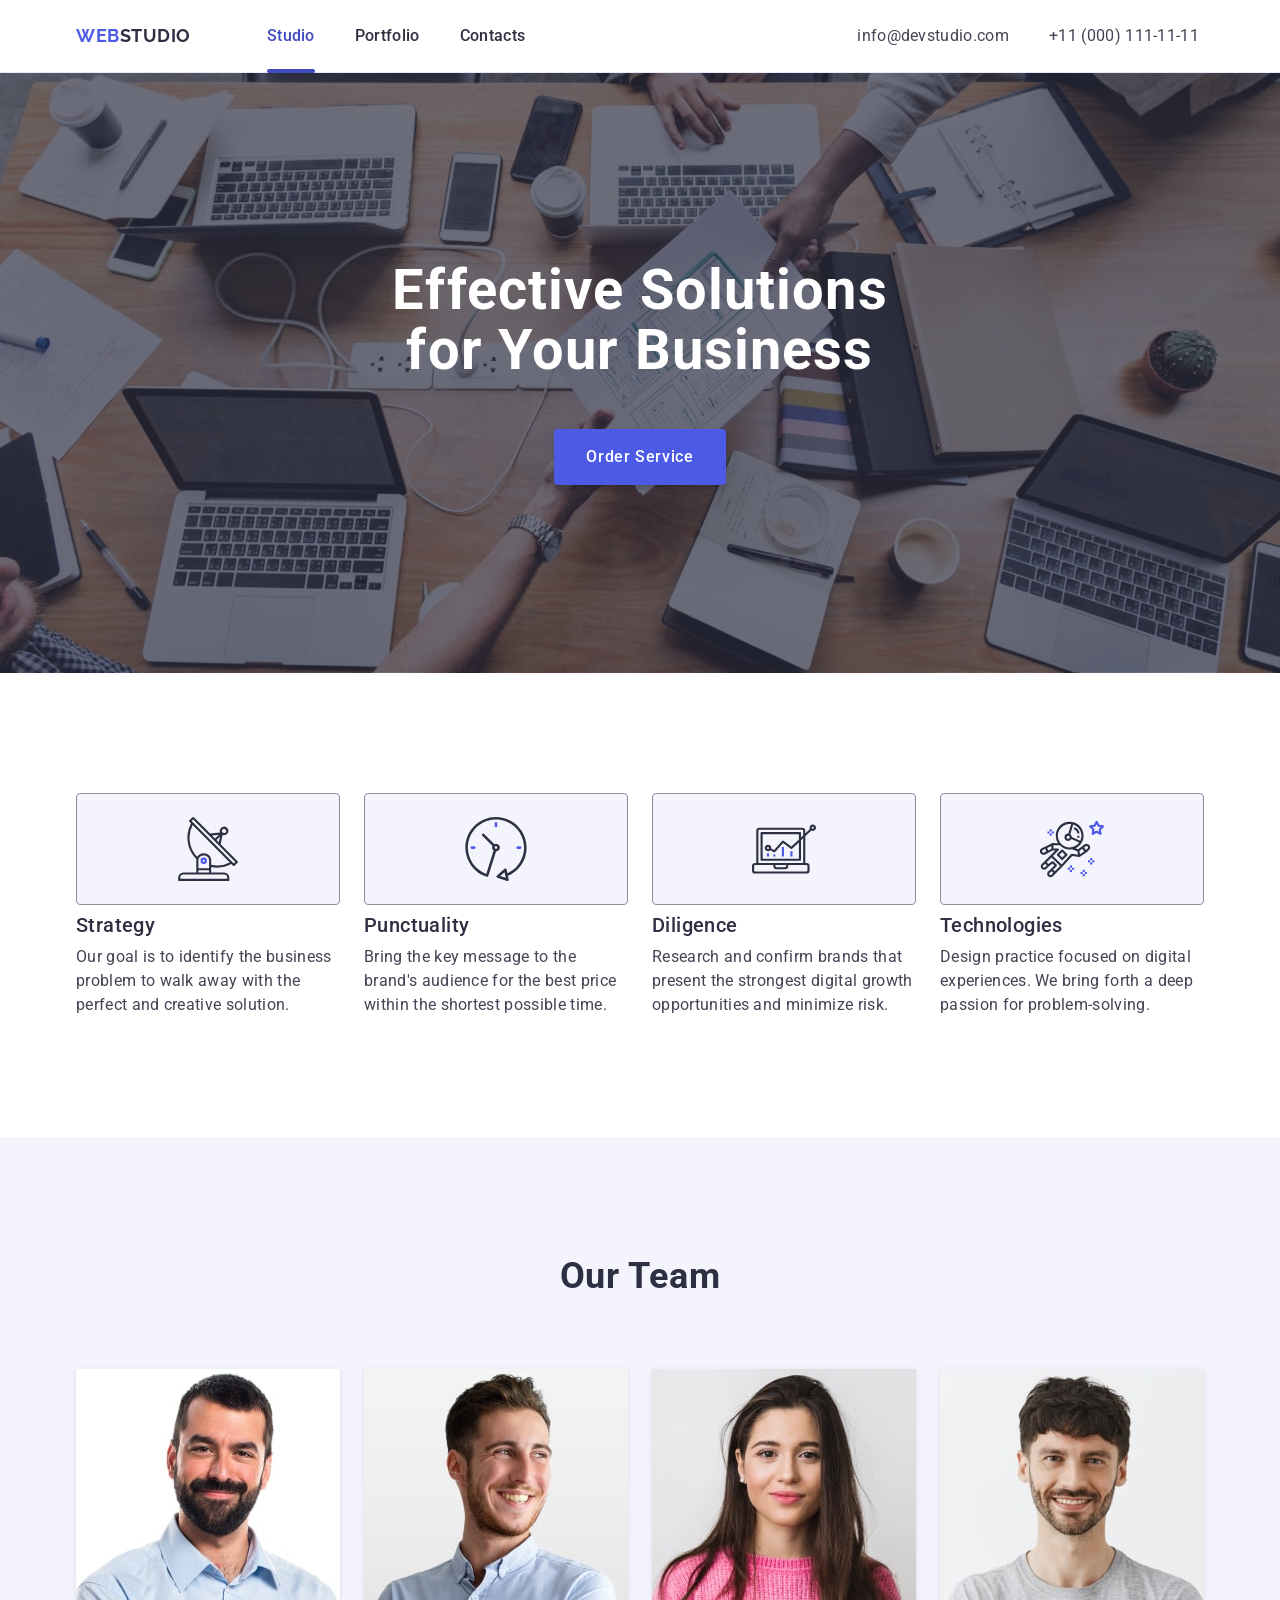
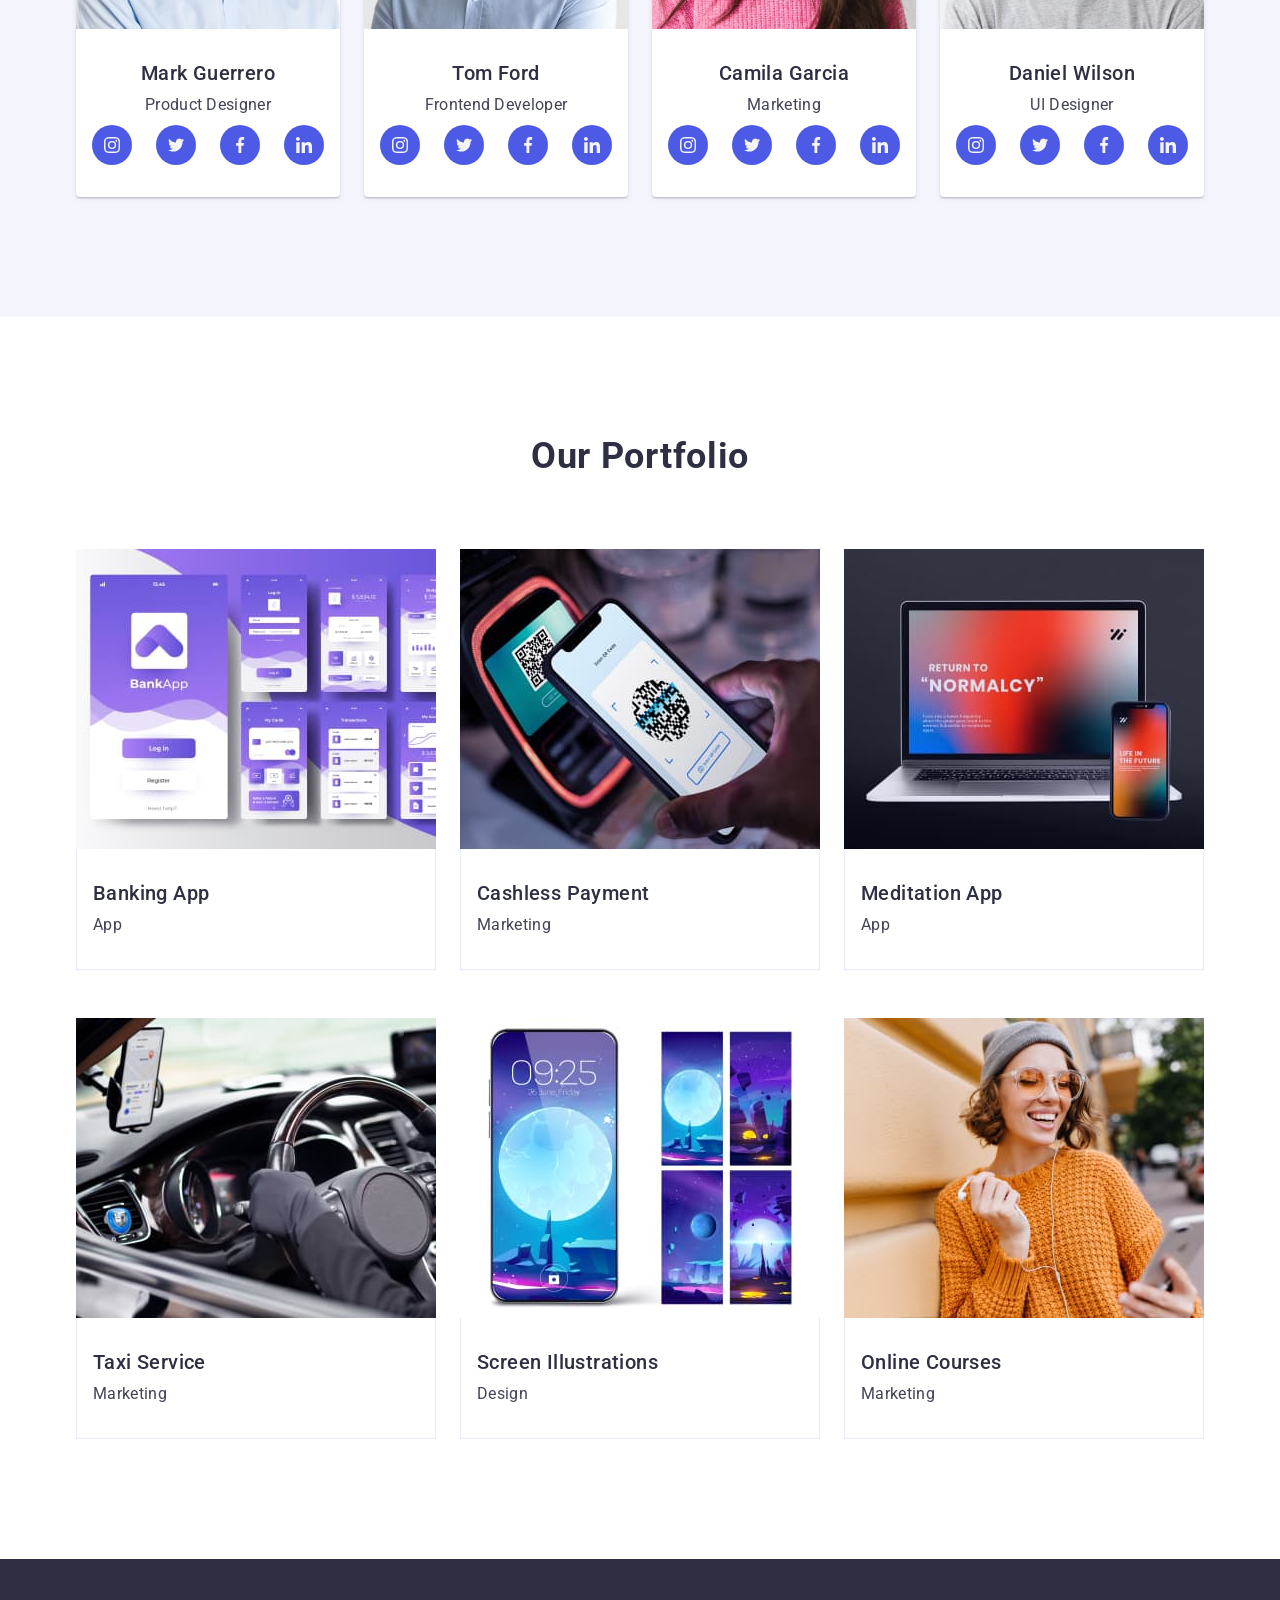
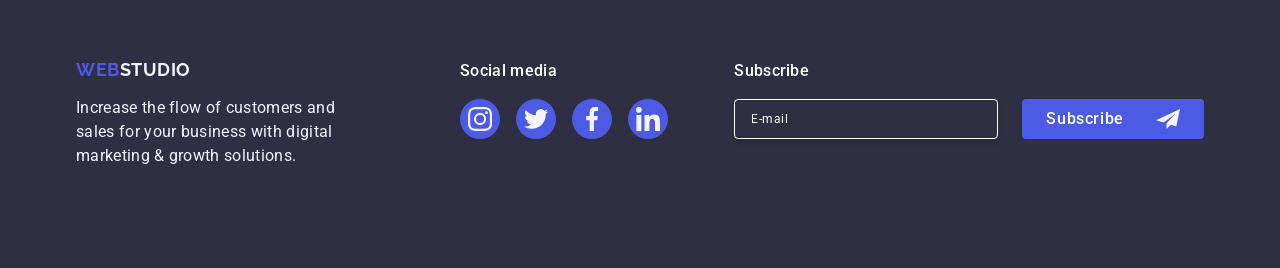
==== commit 00667551: "update one" ====
--- a/index.html
+++ b/index.html
@@ -356,9 +356,11 @@
             <div class="subscribe-wrapper">
                 <p class="footer-title">Subscribe</p>
                 <form class="subscribe-group">
-                    <Input class="subscribe-input" type="email" name="user_email" placeholder="E-mail" />
+                    <label class="subscribe-label">
+                        <Input class="subscribe-input" type="email" name="user-email" placeholder="E-mail" />
+                    </label>
                     <button class="subscribe-button" type="submit">Subscribe
-                        <svg width="24" height="20" class="footer-subs-svg">
+                        <svg width="24" height="24" class="footer-subs-svg">
                                 <use href="./images/icons.svg#icon-send"></use>
                             </svg>
                     </button>
@@ -366,16 +368,16 @@
             </div>
         </div>
     </footer>
-
+<!----------------------- modal window  --------------------------->
     <div class="backdrop" data-modal>
         <div class="modal">
+            <p class="modal-title">Leave your contacts and we will call you back</p>
             <button class="modal-btn" type="button" data-modal-close>
-                <svg class="modal-icon" width="8" height="8">
+                <svg class="modal-icon-close" width="8" height="8">
                     <use href="./images/icons.svg#icon-close"></use>
                 </svg>
             </button>
-            <form class="registration-form" name="registration_form">
-                <p class="modal-title">Leave your contacts and we will call you back</p>
+            <form class="registration-form" name="registration-form">
                 <div class="form-field">
                     <label class="form-label" for="input-name">Name</label>
                     <div class="input-wrapper">
@@ -403,18 +405,18 @@
                         </svg>
                     </div>
                 </div>
-                <div class="form-field">
-                    <label class="form-label" for="input-comment">Comment</label>
-                    <textarea class="form-input-comment" name="input-comment" id="input-comment" placeholder="Enter text" minlength="20"
+                <div class="form-field-comment">
+                    <label class="form-label" for="user-comment">Comment</label>
+                    <textarea class="form-input-comment" name="user-comment" id="user-comment" placeholder="Enter text" minlength="20"
                         maxlength="2000"></textarea>
                 </div>
                 <div class="reg-form-agreement">
-                        <input class="reg-form-checkbox visually-hidden" type="checkbox" name="user-agreement" id="user-agreement"/>
-                        <label class="reg-form-label-check" for="user-agreement">
+                        <input class="reg-form-checkbox visually-hidden" type="checkbox" name="user-privacy" id="user-privacy"/>
+                        <label class="reg-form-label-check" for="user-privacy">
                         <span class="reg-form-span-check">
-                        <svg class="reg-form-check-svg" width="16" height="16">
-                            <use href="./images/icons.svg#icon-check"></use>
-                        </svg>
+                            <svg class="reg-form-check-svg" width="10" height="18">
+                                <use href="./images/icons.svg#icon-check"></use>
+                            </svg>
                         </span>
                         I accept the terms and conditions of the
                             <a class="reg-form-link" href="#" target="_blank" rel="noopener noreferrer">Privacy Policy</a>
--- a/css/styles.css
+++ b/css/styles.css
@@ -510,24 +510,23 @@
     background-color: var(--sociallinkcolor);
 }
 .subscribe-wrapper{
-    display: flex;
-    flex-direction: column;
     margin-left: auto;
 }
 .subscribe-group {
     display: flex;
-    gap: 24px;  
+    justify-content: left;
+    gap: 24px; 
 }
 .subscribe-input {
-    border: 1px solid rgba(255, 255, 255, 1);
-    filter: drop-shadow(0px 4px 4px rgba(0, 0, 0, 0.15));
+    border: 1px solid #ffffff;
+    box-shadow: 0px 4px 4px rgba(0, 0, 0, 0.15);
     border-radius: 4px;
-    background-color: var(--textbasecolor);
+    background-color: transparent;
     font-weight: 400;
     font-size: 12px;
     line-height: 2;
     letter-spacing: 0.04em;
-    color: rgba(255, 255, 255, 0.6);
+    color: #ffffff;
     width: 264px;
     height: 40px;
     padding-left: 16px;
@@ -535,7 +534,7 @@
 }
 
 .subscribe-input::placeholder {
-    color: rgba(255, 255, 255, 1);
+    color: #ffffff;
 }
 .subscribe-button {
     background: #4D5AE5;
@@ -546,16 +545,18 @@
     letter-spacing: 0.04em;
     padding: 8px 24px;
     color: var(--fullwhitecolor);
-    width: 165px;
+    min-width: 165px;
     height: 40px;
     border: none;
     cursor:pointer;
     display: flex;
+    justify-content: center;
     align-items: center;
     gap: 16px;
     transition: background-color 250ms cubic-bezier(0.4, 0, 0.2, 1);
 }
 .footer-subs-svg {
+    margin-left: 16px;
     fill:#f4f4fd; 
 }
 .subscribe-button:hover, .subscribe-button:focus {
@@ -608,14 +609,18 @@
     height: 24px;
     top: 24px;
     right: 24px;
-    background-color: var(--footertextcol);
+    background-color: #e7e9fc;
     border: 1px solid rgba(0, 0, 0, 0.1);
     border-radius: 50%;
     cursor: pointer;
     display: flex;
     justify-content: center;
     align-items: center;
-    transition: background-color 250ms cubic-bezier(0.4, 0, 0.2, 1), fill 250ms cubic-bezier(0.4, 0, 0.2, 1);
+    padding: 0;
+    transition: background-color 250ms cubic-bezier(0.4, 0, 0.2, 1), border 250ms cubic-bezier(0.4, 0, 0.2, 1);
+}
+.modal-icon-close {
+    transition: fill 250ms cubic-bezier(0.4, 0, 0.2, 1); 
 }
 .modal-btn:hover, .modal-btn:focus {
     border: none;
@@ -625,61 +630,37 @@
     background-color: #404bbf;
     fill: #ffffff;
 }
+.modal-icon-close {
+    transition: fill 250ms cubic-bezier(0.4, 0, 0.2, 1); 
+}
 .modal-title {
     margin-bottom: 16px;
     font-weight: 500;
     font-size: 16px;
     line-height: 1.5;
     letter-spacing: 0.02em;
-    color: rgba(46, 47, 66, 1);
-}
-.modal-btn-send {
-    display: flex;
-    justify-content: center;
-    background: #4D5AE5;
-    border-radius: 4px;
-    font-weight: 500;
-    font-size: 16px;
-    line-height: 1.5;
-    letter-spacing: 0.04em;
-    padding: 16px 32px;
-    color: var(--fullwhitecolor);
-    width: 169px;
-    height: 56px;
-    border: none;  
-    margin: auto; 
-    cursor:pointer;
-    transition: background-color 250ms cubic-bezier(0.4, 0, 0.2, 1);
-}
-
-.modal-btn-send:hover, .modal-btn-send:focus {
-    background-color: var(--buttonbackcol);
-}
+    text-align: center;
+    color: #2E2F42;
+}
+
 .registration-form {
 
 }
-.input-wrapper {
-    position: relative;
-}
+
 .form-field {
     margin-bottom: 8px;
 }
 
-.form-icon {
-  position: absolute;
-  top: 50%;
-  left: 16px;
-  transform: translateY(-50%);
-  fill: #2E2F42;
-  transition: fill 250ms cubic-bezier(0.4, 0, 0.2, 1);
-}
-
 .form-label {
+    display: block;
     margin-bottom: 4px;
     font-size: 12px;
     line-height: 1.17;
     letter-spacing: 0.04em;
-    color: rgba(142, 143, 153, 1);
+    color: #8e8f99;
+}
+.input-wrapper {
+    position: relative;
 }
 .form-input {
     display: block;
@@ -695,8 +676,20 @@
     border-color: #4D5AE5;
 }
 
+.form-icon {
+  position: absolute;
+  top: 50%;
+  left: 16px;
+  transform: translateY(-50%);
+  fill: #2E2F42;
+  transition: fill 250ms cubic-bezier(0.4, 0, 0.2, 1);
+}
+
 .form-input:focus + .form-icon {
     fill: #4D5AE5;
+}
+.form-field-comment {
+    margin-bottom: 16px;
 }
 
 .form-input-comment {
@@ -710,6 +703,8 @@
   outline: transparent;
   border-radius: 4px;
   resize: none;
+  color: rgba(46, 47, 66, 0.4);
+  background-color: transparent;
   transition: border-color 250ms cubic-bezier(0.4, 0, 0.2, 1);
 }
 
@@ -743,16 +738,17 @@
     border-radius: 2px;
     border: 1px solid rgba(46, 47, 66, 0.4);
     transition: 250ms cubic-bezier(0.4, 0, 0.2, 1);
-    transition-property: border-color, background-color;
+    transition-property: border-color, background-color, fill;
     cursor: pointer;
-    vertical-align: middle;
+    fill: transparent;
 }
 
 .reg-form-checkbox:checked 
  + .reg-form-label-check
  > .reg-form-span-check {
-    border-color: rgba(64, 75, 191, 1);
-    background-color: rgba(64, 75, 191, 1);
+    fill: #F4F4FD;
+    border: none;
+    background-color:  #404bbf;
  }
  .reg-form-check-svg {
     display: block;
@@ -767,4 +763,26 @@
     text-decoration: underline;
     text-decoration-skip-ink: none;
     color: #4D5AE5; 
+}
+.modal-btn-send {
+    display: block;
+    background-color: #4D5AE5;
+    border-radius: 4px;
+    font-family: "Roboto";
+    font-weight: 500;
+    font-size: 16px;
+    line-height: 1.5;
+    letter-spacing: 0.04em;
+    padding: 16px 32px;
+    color: var(--fullwhitecolor);
+    min-width: 169px;
+    height: 56px;
+    border: none;  
+    margin: auto; 
+    cursor:pointer;
+    transition: background-color 250ms cubic-bezier(0.4, 0, 0.2, 1);
+}
+
+.modal-btn-send:hover, .modal-btn-send:focus {
+    background-color: var(--buttonbackcol);
 }
